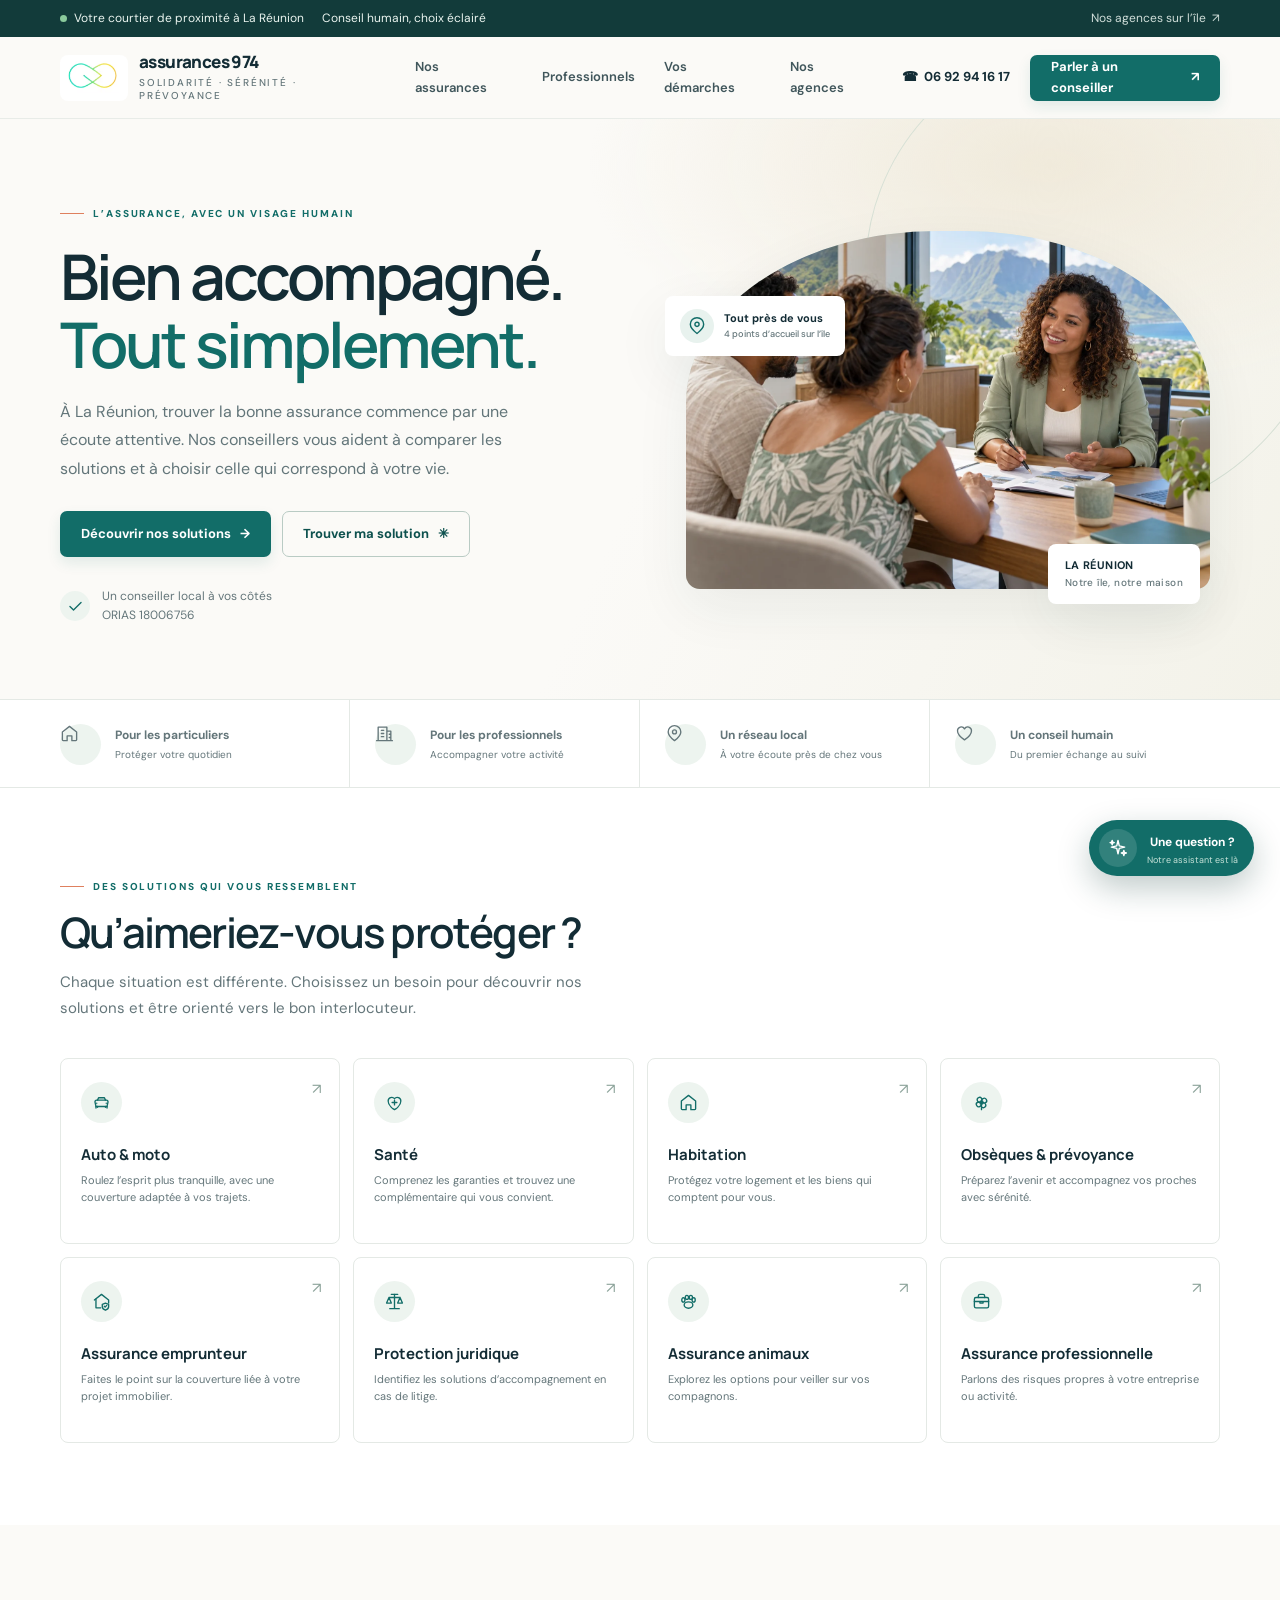
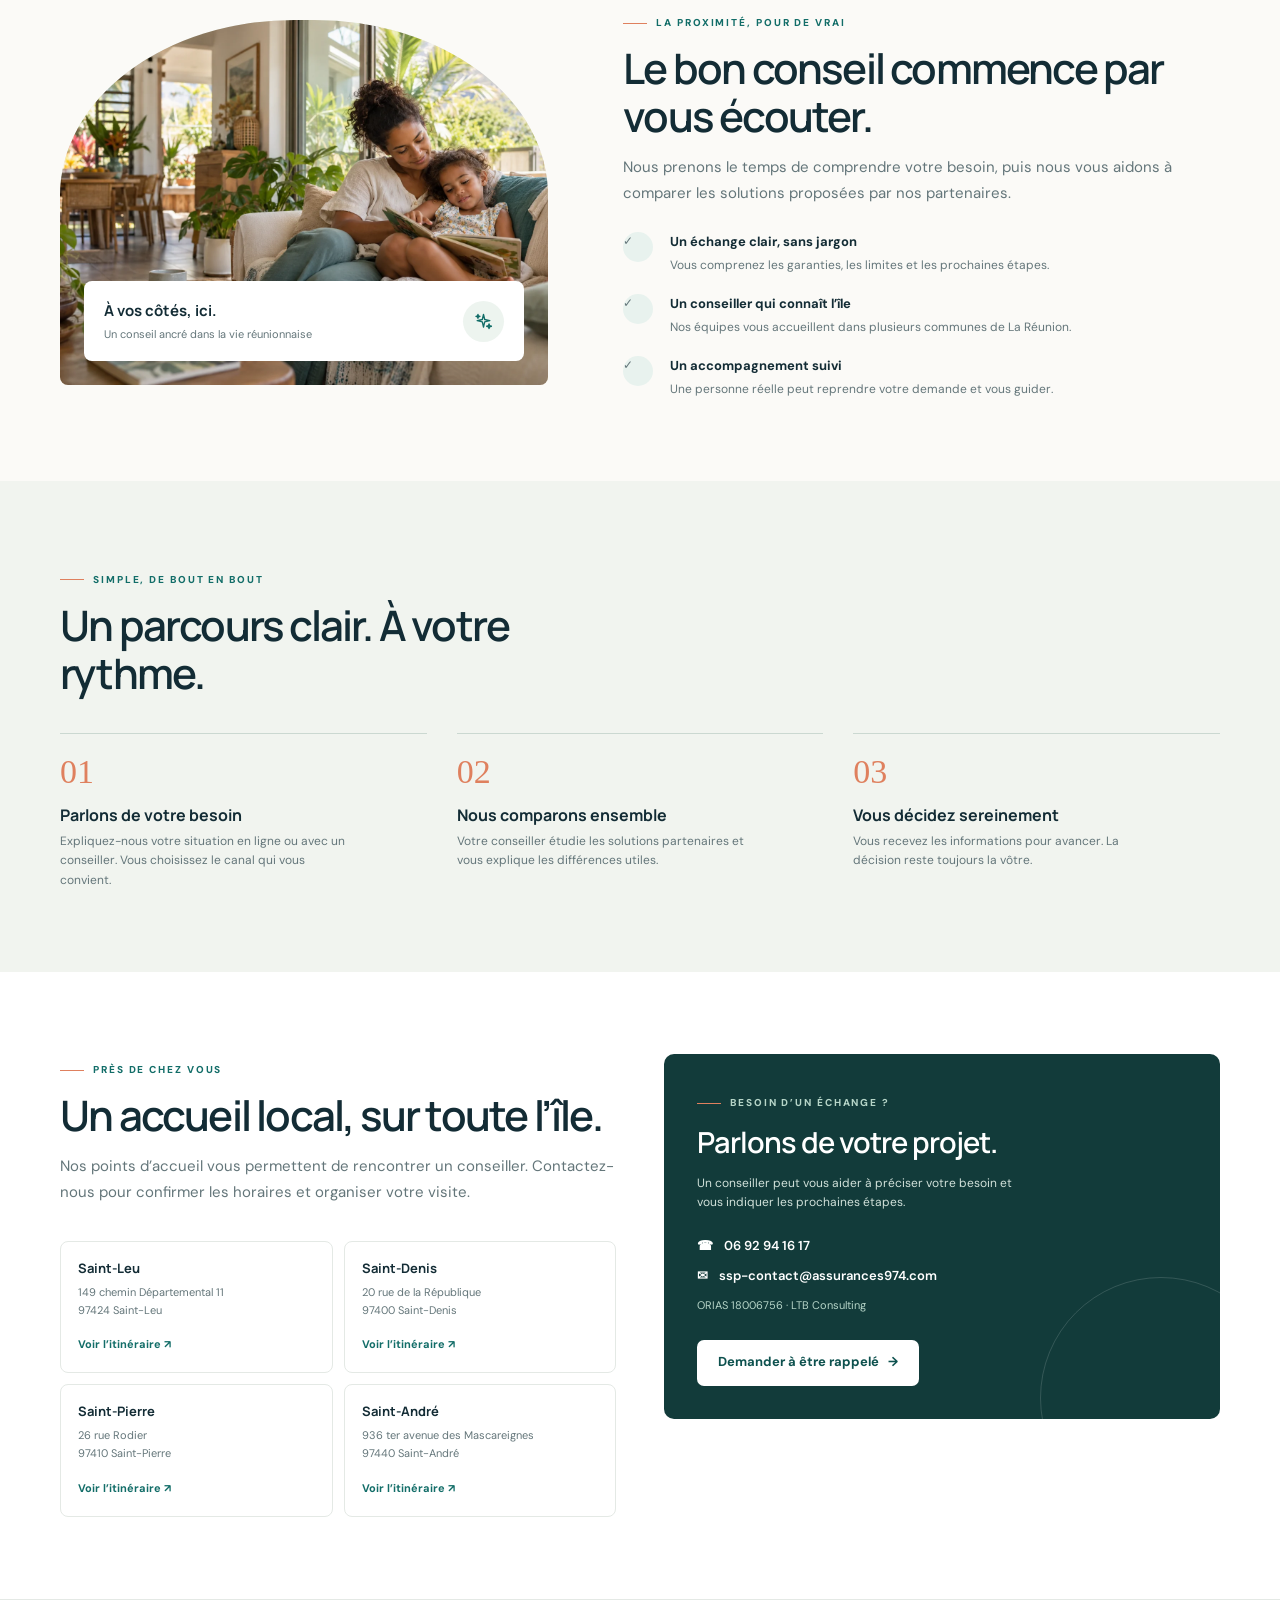
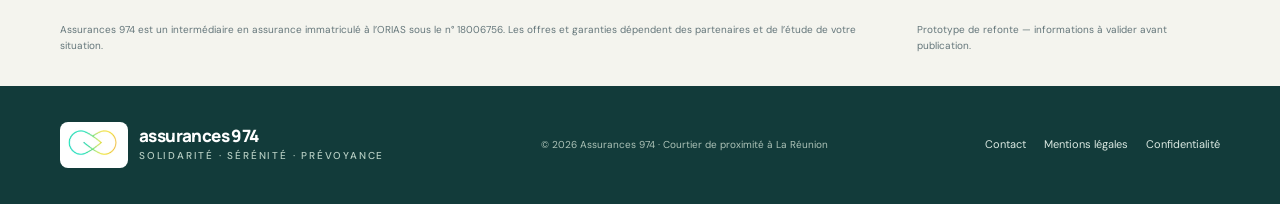
==== index.html @ c4c54196 "first commit" ====
<!doctype html>
<html lang="fr">
<head>
  <meta charset="utf-8">
  <meta name="viewport" content="width=device-width, initial-scale=1">
  <meta name="theme-color" content="#fbfaf7">
  <meta name="description" content="Votre courtier de proximité à La Réunion. Trouvez une assurance adaptée avec Assurances 974.">
  <title>Assurances 974 — Bien accompagné, tout simplement</title>
  <link rel="stylesheet" href="site.css">
</head>
<body>
  <div class="topline"><div class="wrap"><div class="top-left"><span><i class="status-dot"></i>Votre courtier de proximité à La Réunion</span><span>Conseil humain, choix éclairé</span></div><a href="#agences">Nos agences sur l’île&nbsp; ↗</a></div></div>
  <header class="navbar"><div class="wrap nav-inner">
    <a href="#accueil" class="brand" aria-label="Assurances 974, accueil"><span class="brand-mark"><img src="assets/logo-assurances974.png" alt="Logo Assurances 974"></span><span class="brand-name">assurances 974<small>Solidarité · Sérénité · Prévoyance</small></span></a>
    <nav class="navlinks" id="navlinks" aria-label="Navigation principale"><a href="assurances.html">Nos assurances</a><a href="professionnels.html">Professionnels</a><a href="demarches.html">Vos démarches</a><a href="agences.html">Nos agences</a></nav>
    <div class="nav-actions"><a class="phone-link" href="tel:+262692941617">☎ &nbsp;06 92 94 16 17</a><a class="btn btn-primary" href="#contact">Parler à un conseiller <span>↗</span></a><button class="menu-toggle" id="menuToggle" aria-label="Ouvrir le menu" aria-expanded="false"><svg width="23" height="23" viewBox="0 0 24 24" fill="none" stroke="currentColor" stroke-width="1.8"><path d="M4 7h16M4 12h16M4 17h16"/></svg></button></div>
  </div></header>
  <main>
    <section class="hero" id="accueil"><div class="wrap hero-grid"><div>
      <div class="eyebrow">L’assurance, avec un visage humain</div><h1>Bien accompagné.<br><em>Tout simplement.</em></h1>
      <p class="hero-copy">À La Réunion, trouver la bonne assurance commence par une écoute attentive. Nos conseillers vous aident à comparer les solutions et à choisir celle qui correspond à votre vie.</p>
      <div class="hero-actions"><a class="btn btn-primary" href="#solutions">Découvrir nos solutions <span>→</span></a><button class="btn btn-outline" data-open-chat data-chat-action="find">Trouver ma solution <span>✳</span></button></div>
      <div class="trust-note"><span class="quick-icon" style="width:30px;height:30px;flex-basis:30px">✓</span><span>Un conseiller local à vos côtés<br>ORIAS 18006756</span></div>
    </div><div class="hero-art" aria-label="Échange avec une conseillère en assurance à La Réunion"><div class="landscape"><img src="assets/conseil-assurance.webp" alt="Une conseillère accompagne un couple dans son choix d’assurance à La Réunion"></div><div class="float-card"><span class="float-icon">⌖</span><span>Tout près de vous<small>4 points d’accueil sur l’île</small></span></div><div class="art-label">LA RÉUNION <span>Notre île, notre maison</span></div></div></div></section>
    <div class="quick-bar"><div class="wrap quick-inner"><a class="quick-item" href="#solutions"><span class="quick-icon">⌂</span><span><b>Pour les particuliers</b><span>Protéger votre quotidien</span></span></a><a class="quick-item" href="#solutions"><span class="quick-icon">▤</span><span><b>Pour les professionnels</b><span>Accompagner votre activité</span></span></a><a class="quick-item" href="#agences"><span class="quick-icon">⌖</span><span><b>Un réseau local</b><span>À votre écoute près de chez vous</span></span></a><a class="quick-item" href="#contact"><span class="quick-icon">♡</span><span><b>Un conseil humain</b><span>Du premier échange au suivi</span></span></a></div></div>
    <section class="section products" id="solutions"><div class="wrap"><div class="section-head"><div class="eyebrow">Des solutions qui vous ressemblent</div><h2>Qu’aimeriez-vous protéger ?</h2><p>Chaque situation est différente. Choisissez un besoin pour découvrir nos solutions et être orienté vers le bon interlocuteur.</p></div><div class="product-grid">
      <a class="product" href="assurances.html#auto" data-product="Auto & moto"><span class="product-arrow">↗</span><span class="quick-icon">⌁</span><h3>Auto & moto</h3><p>Roulez l’esprit plus tranquille, avec une couverture adaptée à vos trajets.</p></a>
      <a class="product" href="assurances.html#sante" data-product="Santé"><span class="product-arrow">↗</span><span class="quick-icon">＋</span><h3>Santé</h3><p>Comprenez les garanties et trouvez une complémentaire qui vous convient.</p></a>
      <a class="product" href="assurances.html#habitation" data-product="Habitation"><span class="product-arrow">↗</span><span class="quick-icon">⌂</span><h3>Habitation</h3><p>Protégez votre logement et les biens qui comptent pour vous.</p></a>
      <a class="product" href="assurances.html#prevoyance" data-product="Obsèques & prévoyance"><span class="product-arrow">↗</span><span class="quick-icon">✿</span><h3>Obsèques & prévoyance</h3><p>Préparez l’avenir et accompagnez vos proches avec sérénité.</p></a>
      <a class="product" href="assurances.html#emprunteur" data-product="Assurance emprunteur"><span class="product-arrow">↗</span><span class="quick-icon">⌑</span><h3>Assurance emprunteur</h3><p>Faites le point sur la couverture liée à votre projet immobilier.</p></a>
      <a class="product" href="assurances.html#juridique" data-product="Protection juridique"><span class="product-arrow">↗</span><span class="quick-icon">⚖</span><h3>Protection juridique</h3><p>Identifiez les solutions d’accompagnement en cas de litige.</p></a>
      <a class="product" href="assurances.html#animaux" data-product="Assurance animaux"><span class="product-arrow">↗</span><span class="quick-icon">♧</span><h3>Assurance animaux</h3><p>Explorez les options pour veiller sur vos compagnons.</p></a>
      <a class="product" href="professionnels.html" data-product="Assurance professionnelle"><span class="product-arrow">↗</span><span class="quick-icon">▥</span><h3>Assurance professionnelle</h3><p>Parlons des risques propres à votre entreprise ou activité.</p></a>
    </div></div></section>
    <section class="section" id="accompagnement"><div class="wrap split"><div class="why-visual"><img src="assets/famille-maison.webp" alt="Une mère et sa fille dans leur maison réunionnaise" style="position:absolute;width:100%;height:100%;object-fit:cover;inset:0"><div class="why-card"><div><strong>À vos côtés, ici.</strong><small>Un conseil ancré dans la vie réunionnaise</small></div><span class="quick-icon">✳</span></div></div><div><div class="eyebrow">La proximité, pour de vrai</div><div class="section-head" style="margin-bottom:0"><h2>Le bon conseil commence par vous écouter.</h2><p>Nous prenons le temps de comprendre votre besoin, puis nous vous aidons à comparer les solutions proposées par nos partenaires.</p></div><ul class="why-list"><li><span class="check">✓</span><div><b>Un échange clair, sans jargon</b><span>Vous comprenez les garanties, les limites et les prochaines étapes.</span></div></li><li><span class="check">✓</span><div><b>Un conseiller qui connaît l’île</b><span>Nos équipes vous accueillent dans plusieurs communes de La Réunion.</span></div></li><li><span class="check">✓</span><div><b>Un accompagnement suivi</b><span>Une personne réelle peut reprendre votre demande et vous guider.</span></div></li></ul></div></div></section>
    <section class="section steps"><div class="wrap"><div class="section-head"><div class="eyebrow">Simple, de bout en bout</div><h2>Un parcours clair. À votre rythme.</h2></div><div class="steps-grid"><div class="step"><span class="step-num">01</span><h3>Parlons de votre besoin</h3><p>Expliquez-nous votre situation en ligne ou avec un conseiller. Vous choisissez le canal qui vous convient.</p></div><div class="step"><span class="step-num">02</span><h3>Nous comparons ensemble</h3><p>Votre conseiller étudie les solutions partenaires et vous explique les différences utiles.</p></div><div class="step"><span class="step-num">03</span><h3>Vous décidez sereinement</h3><p>Vous recevez les informations pour avancer. La décision reste toujours la vôtre.</p></div></div></div></section>
    <section class="section agency" id="agences"><div class="wrap agency-grid"><div><div class="section-head"><div class="eyebrow">Près de chez vous</div><h2>Un accueil local, sur toute l’île.</h2><p>Nos points d’accueil vous permettent de rencontrer un conseiller. Contactez-nous pour confirmer les horaires et organiser votre visite.</p></div><div class="agency-list"><div class="agency-card"><b>Saint-Leu</b><p>149 chemin Départemental 11<br>97424 Saint-Leu</p><a href="https://maps.google.com/?q=149+Chemin+Departemental+11+Saint-Leu+Reunion" target="_blank" rel="noreferrer">Voir l’itinéraire ↗</a></div><div class="agency-card"><b>Saint-Denis</b><p>20 rue de la République<br>97400 Saint-Denis</p><a href="https://maps.google.com/?q=20+Rue+de+la+Republique+Saint-Denis+Reunion" target="_blank" rel="noreferrer">Voir l’itinéraire ↗</a></div><div class="agency-card"><b>Saint-Pierre</b><p>26 rue Rodier<br>97410 Saint-Pierre</p><a href="https://maps.google.com/?q=26+Rue+Rodier+Saint-Pierre+Reunion" target="_blank" rel="noreferrer">Voir l’itinéraire ↗</a></div><div class="agency-card"><b>Saint-André</b><p>936 ter avenue des Mascareignes<br>97440 Saint-André</p><a href="https://maps.google.com/?q=936+Avenue+des+Mascareignes+Saint-Andre+Reunion" target="_blank" rel="noreferrer">Voir l’itinéraire ↗</a></div></div></div><aside class="contact-card" id="contact"><div class="eyebrow">Besoin d’un échange ?</div><h2>Parlons de votre projet.</h2><p>Un conseiller peut vous aider à préciser votre besoin et vous indiquer les prochaines étapes.</p><div class="contact-links"><a href="tel:+262692941617"><span>☎</span> 06 92 94 16 17</a><a href="mailto:ssp-contact@assurances974.com"><span>✉</span> ssp-contact@assurances974.com</a><span style="font-size:11px;color:#b6d5c8">ORIAS 18006756 · LTB Consulting</span></div><a class="btn btn-white" href="mailto:ssp-contact@assurances974.com?subject=Demande%20de%20rappel">Demander à être rappelé <span>→</span></a></aside></div></section>
    <div class="legal-band"><div class="wrap"><p>Assurances 974 est un intermédiaire en assurance immatriculé à l’ORIAS sous le n° 18006756. Les offres et garanties dépendent des partenaires et de l’étude de votre situation.</p><span>Prototype de refonte — informations à valider avant publication.</span></div></div>
  </main>
  <footer class="footer"><div class="wrap footer-inner"><a class="brand" href="#accueil"><span class="brand-mark"><img src="assets/logo-assurances974.png" alt=""></span><span class="brand-name">assurances 974<small>Solidarité · Sérénité · Prévoyance</small></span></a><p>© <span id="year"></span> Assurances 974 · Courtier de proximité à La Réunion</p><div class="footer-links"><a href="#contact">Contact</a><a href="#">Mentions légales</a><a href="#">Confidentialité</a></div></div></footer>
  <button class="assistant-launch" id="assistantLaunch" aria-label="Ouvrir l’assistant Assurances 974"><span class="bot-badge">✳</span><span><b>Une question ?</b><small>Notre assistant est là</small></span></button>
  <section class="chat-panel" id="chatPanel" aria-label="Assistant Assurances 974" aria-hidden="true"><header class="chat-head"><div class="chat-brand"><span class="bot-badge">✳</span><span><b>Assistant Assurances 974</b><small>Assistant de démonstration</small></span></div><button class="chat-close" id="chatClose" aria-label="Fermer l’assistant">✕</button></header><div class="chat-privacy">Démo locale · Ne saisissez aucune donnée personnelle ou sensible.</div><div class="chat-body" id="chatBody" aria-live="polite"></div><form class="chat-form" id="chatForm"><input id="chatInput" type="text" placeholder="Écrivez votre question…" aria-label="Votre question" autocomplete="off"><button aria-label="Envoyer"><svg width="18" height="18" viewBox="0 0 24 24" fill="none" stroke="currentColor" stroke-width="2"><path d="m22 2-7 20-4-9-9-4Z"/><path d="M22 2 11 13"/></svg></button></form><div class="chat-disclaimer">L’assistant informe et oriente. Il ne recommande pas de contrat et ne remplace pas un conseiller.</div></section>
  <script src="app.js"></script>
</body>
</html>
---- site.css ----
@import url('https://fonts.googleapis.com/css2?family=DM+Sans:wght@400;500;600;700&family=Manrope:wght@400;500;600;700;800&display=swap');
    :root{--ink:#132c35;--muted:#64767a;--teal:#126d68;--teal-dark:#0d514e;--mint:#e8f2ee;--coral:#df805e;--cream:#fbfaf7;--line:#e4e9e5;--white:#fff;--shadow:0 18px 55px #163c3512;--serif:Georgia,'Times New Roman',serif;--sans:'DM Sans',Arial,sans-serif;--display:'Manrope','DM Sans',sans-serif}
    *{box-sizing:border-box}html{scroll-behavior:smooth}body{margin:0;background:var(--cream);color:var(--ink);font-family:var(--sans);font-size:15px;line-height:1.6}button,a,input,select,textarea{font:inherit}a{color:inherit;text-decoration:none}button{cursor:pointer}button:focus-visible,a:focus-visible,input:focus-visible,select:focus-visible,textarea:focus-visible{outline:3px solid #df805e88;outline-offset:3px}.wrap{width:min(1160px,calc(100% - 48px));margin:auto}.topline{background:#123b3a;color:#eaf4ef;font-size:12px}.topline .wrap{height:37px;display:flex;align-items:center;justify-content:space-between}.top-left{display:flex;gap:18px;align-items:center}.status-dot{width:7px;height:7px;display:inline-block;background:#8aca9c;border-radius:50%;margin-right:7px}.topline a{opacity:.88}.navbar{height:82px;border-bottom:1px solid #e8ece8;background:#fbfaf7ee;position:sticky;top:0;z-index:10;backdrop-filter:blur(14px)}.nav-inner{height:100%;display:flex;align-items:center;justify-content:space-between;gap:32px}.brand{display:flex;align-items:center;gap:11px;min-width:190px}.brand-mark{width:42px;height:42px;border-radius:14px 14px 14px 4px;background:var(--teal);display:grid;place-items:center;color:white}.brand-name{font:800 17px var(--display);letter-spacing:-.6px;line-height:1.1}.brand-name small{display:block;font:500 10px var(--sans);color:var(--muted);letter-spacing:1.8px;text-transform:uppercase;margin-top:4px}.navlinks{display:flex;gap:29px;align-items:center;color:#40565b;font-size:13px;font-weight:600}.navlinks a:hover{color:var(--teal)}.nav-actions{display:flex;align-items:center;gap:20px}.phone-link{font-weight:700;font-size:13px;white-space:nowrap}.btn{display:inline-flex;align-items:center;justify-content:center;gap:9px;min-height:46px;border:1px solid transparent;padding:0 20px;border-radius:7px;font-size:13px;font-weight:700;transition:.2s}.btn-primary{background:var(--teal);color:white;box-shadow:0 6px 14px #126d681c}.btn-primary:hover{background:var(--teal-dark);transform:translateY(-1px)}.btn-outline{background:transparent;border-color:#b9cbc4;color:var(--teal-dark)}.btn-outline:hover{border-color:var(--teal);background:var(--mint)}.btn-white{background:white;color:var(--teal-dark)}.menu-toggle{display:none;border:0;background:none;color:var(--ink);padding:8px}
    .hero{position:relative;overflow:hidden;padding:78px 0 74px;background:radial-gradient(ellipse at 82% 8%,#f0eadb 0,transparent 31%),linear-gradient(115deg,#fbfaf7 52%,#f3f2e9 100%)}.hero:after{content:"";position:absolute;right:-60px;top:-80px;width:470px;height:470px;border:1px solid #d8e1d6;border-radius:51% 49% 57% 43%;transform:rotate(-24deg);pointer-events:none}.hero-grid{display:grid;grid-template-columns:1.02fr .98fr;gap:42px;align-items:center;position:relative;z-index:1}.eyebrow{display:inline-flex;align-items:center;gap:9px;color:var(--teal);text-transform:uppercase;letter-spacing:1.9px;font-size:10px;font-weight:800}.eyebrow:before{content:"";width:24px;height:1px;background:var(--coral)}h1,h2,h3,p{margin-top:0}h1{font:600 clamp(40px,5vw,63px)/1.08 var(--display);letter-spacing:-3px;margin:20px 0}.hero h1 em{font-family:var(--serif);font-weight:400;color:var(--teal);letter-spacing:-2px}.hero-copy{max-width:480px;color:#627579;font-size:16px;line-height:1.8;margin-bottom:27px}.hero-actions{display:flex;gap:11px;flex-wrap:wrap}.trust-note{display:flex;align-items:center;gap:12px;margin-top:30px;font-size:12px;color:var(--muted)}.avatars{display:flex;padding-left:4px}.avatar{margin-left:-4px;width:26px;height:26px;border:2px solid var(--cream);border-radius:50%;display:grid;place-items:center;background:#e7cbb6;color:#45504d;font-size:9px;font-weight:700}.avatar:nth-child(2){background:#c7ded2}.avatar:nth-child(3){background:#e5bdaf}.avatar:nth-child(4){background:#d4d7eb}.stars{color:#d29b52;letter-spacing:1px}.hero-art{position:relative;min-height:385px}.landscape{position:absolute;inset:12px 10px 15px 14px;overflow:hidden;border-radius:48% 47% 14px 14px;background:linear-gradient(180deg,#ddebe4,#b7d1c2 55%,#8aa99a);box-shadow:var(--shadow)}.sun{position:absolute;width:95px;height:95px;border-radius:50%;background:#f5d9a8;right:21%;top:17%;box-shadow:0 0 50px #f5d9a877}.ridge{position:absolute;bottom:0;left:-8%;width:118%;height:57%;background:#4d7870;clip-path:polygon(0 100%,0 74%,11% 64%,24% 20%,33% 45%,47% 5%,62% 46%,73% 26%,89% 63%,100% 49%,100% 100%)}.ridge.back{bottom:14%;height:46%;background:#90b5a4;opacity:.82;clip-path:polygon(0 100%,0 74%,18% 55%,28% 8%,42% 44%,58% 24%,72% 63%,83% 35%,100% 57%,100% 100%)}.sea{position:absolute;bottom:0;width:100%;height:26%;background:linear-gradient(180deg,#91b9af,#719d97);clip-path:polygon(0 20%,20% 0,41% 16%,62% 2%,83% 18%,100% 4%,100% 100%,0 100%)}.path-line{position:absolute;bottom:8%;left:47%;height:27%;width:10%;background:#e8ddc7;clip-path:polygon(48% 0,60% 0,100% 100%,0 100%);opacity:.85}.art-label{position:absolute;right:20px;bottom:0;background:white;padding:13px 17px;border-radius:8px;box-shadow:var(--shadow);font-size:11px;font-weight:700;letter-spacing:.4px}.art-label span{color:var(--muted);font-weight:500;display:block;font-size:10px}.float-card{position:absolute;top:20%;left:-7px;background:white;padding:13px 15px;border-radius:8px;box-shadow:var(--shadow);font-size:11px;font-weight:700;display:flex;align-items:center;gap:10px}.float-icon{width:34px;height:34px;display:grid;place-items:center;border-radius:50%;background:var(--mint);color:var(--teal)}.float-card small{display:block;color:var(--muted);font-weight:500}
    .quick-bar{background:white;border-block:1px solid var(--line)}.quick-inner{display:grid;grid-template-columns:repeat(4,1fr)}.quick-item{padding:22px 25px;display:flex;align-items:center;gap:14px;border-right:1px solid var(--line)}.quick-item:first-child{padding-left:0}.quick-item:last-child{border:0}.quick-icon{width:41px;height:41px;flex:0 0 41px;display:grid;place-items:center;background:#edf4ef;color:var(--teal);border-radius:50%}.quick-item b{font-size:12px;display:block}.quick-item span{display:block;font-size:10px;color:var(--muted);margin-top:2px}
    section{scroll-margin-top:90px}.section{padding:82px 0}.section-head{max-width:590px;margin-bottom:36px}.section-head h2{font:600 clamp(29px,3.5vw,42px)/1.15 var(--display);letter-spacing:-1.8px;margin:13px 0}.section-head p{color:var(--muted);line-height:1.75;margin:0}.products{background:#fff}.product-grid{display:grid;grid-template-columns:repeat(4,1fr);gap:13px}.product{min-height:186px;padding:23px 20px;border:1px solid var(--line);border-radius:8px;background:#fff;transition:.2s;position:relative}.product:hover{border-color:#a7c9bb;transform:translateY(-3px);box-shadow:var(--shadow)}.product .quick-icon{margin-bottom:21px}.product h3{font:700 15px var(--display);margin-bottom:7px}.product p{color:var(--muted);font-size:11px;line-height:1.6;margin:0}.product-arrow{position:absolute;right:18px;top:18px;color:#8ca39a}.split{display:grid;grid-template-columns:.9fr 1.1fr;gap:75px;align-items:center}.why-visual{min-height:365px;background:linear-gradient(155deg,#e7efe6,#f4e7d4);border-radius:48% 48% 8px 8px;position:relative;overflow:hidden}.why-visual:before{content:"974";position:absolute;right:0;bottom:-55px;font:800 180px var(--display);color:#ffffff66;letter-spacing:-20px}.why-card{position:absolute;bottom:24px;left:24px;right:24px;background:white;border-radius:8px;padding:18px 20px;display:flex;justify-content:space-between;align-items:center;box-shadow:var(--shadow)}.why-card strong{font:700 15px var(--display)}.why-card small{display:block;color:var(--muted);font-size:11px;margin-top:3px}.why-list{margin:26px 0 0;padding:0;list-style:none;display:grid;gap:19px}.why-list li{display:grid;grid-template-columns:34px 1fr;gap:13px;align-items:start}.check{width:30px;height:30px;display:grid;place-items:center;border-radius:50%;background:var(--mint);color:var(--teal)}.why-list b{display:block;font-size:13px;margin-bottom:3px}.why-list span{display:block;color:var(--muted);font-size:12px;line-height:1.6}.steps{background:#f1f4ef}.steps-grid{display:grid;grid-template-columns:repeat(3,1fr);gap:30px}.step{padding-top:19px;border-top:1px solid #cbd8d1}.step-num{font:400 34px var(--serif);color:var(--coral)}.step h3{font:700 16px var(--display);margin:13px 0 6px}.step p{font-size:12px;color:var(--muted);max-width:290px;margin:0}.agency{background:#fff}.agency-grid{display:grid;grid-template-columns:1fr 1fr;gap:48px;align-items:start}.agency-list{display:grid;grid-template-columns:1fr 1fr;gap:11px}.agency-card{border:1px solid var(--line);border-radius:8px;padding:17px}.agency-card b{font:700 13px var(--display);display:block}.agency-card p{font-size:11px;color:var(--muted);margin:7px 0 12px;line-height:1.6}.agency-card a{font-size:11px;font-weight:700;color:var(--teal)}.contact-card{background:#123b3a;color:white;border-radius:10px;padding:33px;position:relative;overflow:hidden}.contact-card:after{content:"";position:absolute;right:-62px;bottom:-100px;width:240px;height:240px;border:1px solid #ffffff25;border-radius:50%}.contact-card .eyebrow{color:#b6d5c8}.contact-card h2{font:600 29px/1.2 var(--display);letter-spacing:-1px;margin:14px 0}.contact-card p{color:#d1e1da;font-size:12px;max-width:330px}.contact-links{display:grid;gap:10px;margin:23px 0 25px;position:relative;z-index:1}.contact-links a{display:flex;align-items:center;gap:11px;font-size:13px;font-weight:600}.contact-card .btn{position:relative;z-index:1}.legal-band{padding:22px 0;background:#f4f4ee;border-top:1px solid var(--line);font-size:10px;color:#64767a}.legal-band .wrap{display:flex;justify-content:space-between;gap:25px}.footer{padding:36px 0;background:#123b3a;color:#dbe9e2}.footer-inner{display:flex;align-items:center;justify-content:space-between;gap:25px}.footer .brand-name{color:white}.footer .brand-name small{color:#b7cec3}.footer p{margin:0;color:#adc3b8;font-size:10px}.footer-links{display:flex;gap:18px;font-size:11px}
    /* Assistant conversation */
    .assistant-launch{position:fixed;bottom:24px;right:26px;z-index:30;border:0;border-radius:100px;padding:9px 16px 9px 10px;background:var(--teal);color:white;display:flex;align-items:center;gap:10px;box-shadow:0 12px 32px #123b3a44;transition:.2s}.assistant-launch:hover{background:var(--teal-dark);transform:translateY(-2px)}.bot-badge{width:38px;height:38px;border-radius:50%;display:grid;place-items:center;background:#ffffff22}.assistant-launch b{font-size:12px}.assistant-launch small{display:block;font-size:9px;color:#c6e2d8}.chat-panel{position:fixed;z-index:31;right:24px;bottom:88px;width:min(380px,calc(100vw - 28px));height:min(570px,calc(100dvh - 125px));background:white;border:1px solid #dce5df;border-radius:13px;box-shadow:0 20px 70px #0d292333;display:none;flex-direction:column;overflow:hidden}.chat-panel.open{display:flex;animation:rise .18s ease-out}@keyframes rise{from{opacity:0;transform:translateY(10px)}to{opacity:1;transform:translateY(0)}}.chat-head{padding:16px 17px;background:#123b3a;color:white;display:flex;justify-content:space-between;align-items:center}.chat-brand{display:flex;align-items:center;gap:11px}.chat-brand .bot-badge{background:#ffffff20}.chat-brand b{display:block;font-size:13px}.chat-brand small{display:block;color:#b5d4c8;font-size:10px}.chat-close{border:0;background:transparent;color:white;padding:7px}.chat-privacy{font-size:9px;color:#d9e6df;background:#1a4744;padding:8px 17px}.chat-body{flex:1;overflow:auto;padding:17px;background:#fbfcfa;display:flex;flex-direction:column;gap:11px}.msg{max-width:88%;padding:11px 12px;border-radius:10px;font-size:12px;line-height:1.55;white-space:pre-wrap}.msg.bot{background:white;border:1px solid #e6ebe7;border-top-left-radius:3px;align-self:flex-start}.msg.user{background:#e4f0ea;align-self:flex-end;border-top-right-radius:3px}.quick-replies{display:flex;flex-wrap:wrap;gap:7px;align-self:flex-start;max-width:95%}.quick-replies button{background:white;border:1px solid #a9c8ba;color:#155f59;padding:7px 10px;border-radius:20px;font-size:10px;font-weight:700}.quick-replies button:hover{background:var(--mint)}.typing{font-size:10px;color:var(--muted);padding-left:4px}.chat-form{padding:11px;border-top:1px solid var(--line);display:flex;gap:8px}.chat-form input{flex:1;min-width:0;border:1px solid var(--line);border-radius:7px;padding:10px 11px;font-size:12px}.chat-form button{width:40px;border:0;border-radius:7px;background:var(--teal);color:white}.chat-disclaimer{font-size:9px;color:var(--muted);padding:0 13px 10px;background:white}.lead-form{display:grid;gap:8px;width:100%;margin-top:5px}.lead-form input,.lead-form select{border:1px solid var(--line);border-radius:6px;padding:9px;font-size:11px;background:white}.lead-form button{border:0;border-radius:6px;background:var(--teal);color:white;padding:10px;font-weight:700;font-size:11px}.lead-success{color:var(--teal-dark);font-weight:700}
    .brand-mark{width:68px;flex:0 0 68px;height:46px;background:#fff;border-radius:8px;overflow:hidden}.brand-mark img{display:block;width:100%;height:100%;object-fit:contain;mix-blend-mode:multiply}.landscape{background:#dbe8df}.landscape img{position:absolute;inset:0;width:100%;height:100%;object-fit:cover;object-position:center}.inner-hero{padding:62px 0 54px;background:linear-gradient(115deg,#fbfaf7 48%,#eaf1e9 100%)}.inner-hero h1{max-width:780px;font-size:clamp(38px,5vw,58px)}.inner-hero p{max-width:640px;color:var(--muted);font-size:15px;line-height:1.8}.inner-hero-grid{display:grid;grid-template-columns:1.1fr .9fr;gap:35px;align-items:center}.inner-hero-img{height:290px;width:100%;object-fit:cover;border-radius:44% 44% 8px 8px;box-shadow:var(--shadow)}.detail-list{display:grid;grid-template-columns:repeat(2,1fr);gap:16px}.detail-card{padding:23px;border:1px solid var(--line);border-radius:8px;background:white;scroll-margin-top:95px}.detail-card h3{font:700 18px var(--display);margin:12px 0 7px}.detail-card p{font-size:12px;color:var(--muted);line-height:1.7}.detail-card a{font-size:11px;font-weight:700;color:var(--teal)}.photo-panel{overflow:hidden;border-radius:9px;min-height:275px;position:relative}.photo-panel img{position:absolute;inset:0;width:100%;height:100%;object-fit:cover}.photo-panel:after{content:"";position:absolute;inset:40% 0 0;background:linear-gradient(transparent,#102f2cbb)}.photo-caption{position:absolute;z-index:1;bottom:20px;left:22px;color:white;font:600 18px var(--display)}.demo-note{padding:14px 17px;background:#f4f2e9;border-left:3px solid var(--coral);font-size:11px;color:#53676b;line-height:1.7}.agency-map{background:linear-gradient(140deg,#e3eee7,#d3e3dd);min-height:300px;border-radius:10px;position:relative;overflow:hidden}.agency-map:before,.agency-map:after{content:"";position:absolute;width:380px;height:200px;border:1px solid #aac8ba;border-radius:50%;transform:rotate(-22deg);left:18%;top:10%}.agency-map:after{width:290px;height:150px;left:33%;top:30%;transform:rotate(18deg)}.agency-pin{position:absolute;z-index:1;padding:6px 9px;border:1px solid #b4cbc0;border-radius:6px;background:white;font-size:10px;font-weight:700;color:var(--teal-dark);box-shadow:var(--shadow)}.agency-pin.north{top:18%;left:58%}.agency-pin.west{top:48%;left:23%}.agency-pin.south{bottom:17%;left:48%}.agency-pin.east{top:50%;right:12%}.form-grid{display:grid;grid-template-columns:1fr 1fr;gap:14px}.form-grid label{font-size:11px;font-weight:700;display:grid;gap:6px}.form-grid input,.form-grid select,.form-grid textarea{width:100%;border:1px solid var(--line);border-radius:6px;padding:11px;background:white;color:var(--ink)}.form-grid .wide{grid-column:1/-1}
    @media(max-width:950px){.navlinks{gap:16px}.phone-link{display:none}.hero-grid{gap:20px}.quick-item{padding:18px 15px}.product-grid{grid-template-columns:repeat(2,1fr)}.split{gap:42px}.agency-grid{gap:25px}}
    @media(max-width:850px){.navbar .nav-inner{gap:10px}.navbar .brand{min-width:0}.navbar .nav-actions{margin-left:auto}.navbar .nav-actions>.btn{white-space:nowrap;min-height:39px;padding:0 12px;font-size:11px}.navbar .menu-toggle{display:block}.navbar .navlinks{display:none;position:absolute;top:81px;left:0;right:0;padding:12px 22px 20px;background:var(--cream);border-bottom:1px solid var(--line);box-shadow:0 10px 20px #163c3510;flex-direction:column;align-items:stretch;gap:0}.navbar .navlinks.open{display:flex}.navbar .navlinks a{padding:12px 0;border-bottom:1px solid var(--line)}.quick-inner{grid-template-columns:repeat(2,1fr)}.quick-item{border-bottom:1px solid var(--line)}.quick-item:nth-child(2){border-right:0}.quick-item:nth-child(3),.quick-item:nth-child(4){border-bottom:0}}
    @media(max-width:700px){.wrap{width:min(100% - 34px,560px)}.topline .wrap{height:34px}.topline .top-left span:last-child{display:none}.navbar{height:68px}.nav-inner{gap:10px}.brand{min-width:0}.brand-mark{width:54px;flex-basis:54px;height:39px}.brand-name{font-size:15px}.nav-actions .btn{min-height:39px;padding:0 12px;font-size:11px}.menu-toggle{display:block}.navlinks{display:none;position:absolute;top:67px;left:0;right:0;padding:12px 22px 20px;background:var(--cream);border-bottom:1px solid var(--line);box-shadow:0 10px 20px #163c3510;flex-direction:column;align-items:stretch;gap:0}.navlinks.open{display:flex}.navlinks a{padding:12px 0;border-bottom:1px solid var(--line)}.hero{padding:50px 0 40px}.hero-grid{grid-template-columns:1fr;gap:15px}.hero h1{font-size:44px;letter-spacing:-2.3px;margin:16px 0}.hero-copy{font-size:14px;margin-bottom:20px}.hero-art{min-height:275px;margin:0 6px}.landscape{inset:5px 8px 8px}.float-card{top:18%;left:-8px}.quick-inner{grid-template-columns:1fr 1fr}.quick-item{padding:14px 9px;border-bottom:1px solid var(--line);gap:9px}.quick-item:first-child{padding-left:9px}.quick-item:nth-child(2){border-right:0}.quick-item:nth-child(3){border-bottom:0}.quick-item:last-child{border-bottom:0}.quick-icon{width:35px;height:35px;flex-basis:35px}.quick-item b{font-size:10px}.quick-item span{font-size:9px}.section{padding:58px 0}.section-head{margin-bottom:25px}.section-head h2{font-size:31px}.product-grid{gap:9px}.product{min-height:170px;padding:17px 14px}.product h3{font-size:13px}.product p{font-size:10px}.product .quick-icon{margin-bottom:15px}.split{grid-template-columns:1fr;gap:29px}.why-visual{min-height:240px}.why-card{bottom:15px;left:14px;right:14px;padding:13px}.why-list{gap:14px;margin-top:21px}.steps-grid{grid-template-columns:1fr;gap:22px}.step{padding-top:13px}.agency-grid{grid-template-columns:1fr;gap:22px}.agency-list{gap:8px}.agency-card{padding:13px}.contact-card{padding:26px}.legal-band .wrap{display:block}.legal-band p{margin:0 0 8px}.footer-inner{align-items:flex-start;flex-direction:column}.footer-links{flex-wrap:wrap}.assistant-launch{right:13px;bottom:13px;padding:7px 12px 7px 8px}.chat-panel{right:10px;bottom:76px;height:min(570px,calc(100dvh - 95px))}.inner-hero{padding:42px 0}.inner-hero-grid{grid-template-columns:1fr;gap:20px}.inner-hero-img{height:235px}.inner-hero h1{font-size:41px}.detail-list{grid-template-columns:1fr}.form-grid{grid-template-columns:1fr}.form-grid .wide{grid-column:auto}.agency-map{min-height:250px}}
    @media(prefers-reduced-motion:reduce){*,*:before,*:after{scroll-behavior:auto!important;animation-duration:.01ms!important;transition-duration:.01ms!important}}
    .hero h1 em{font-family:var(--display);font-style:normal;font-weight:600;color:var(--teal);letter-spacing:-3px}
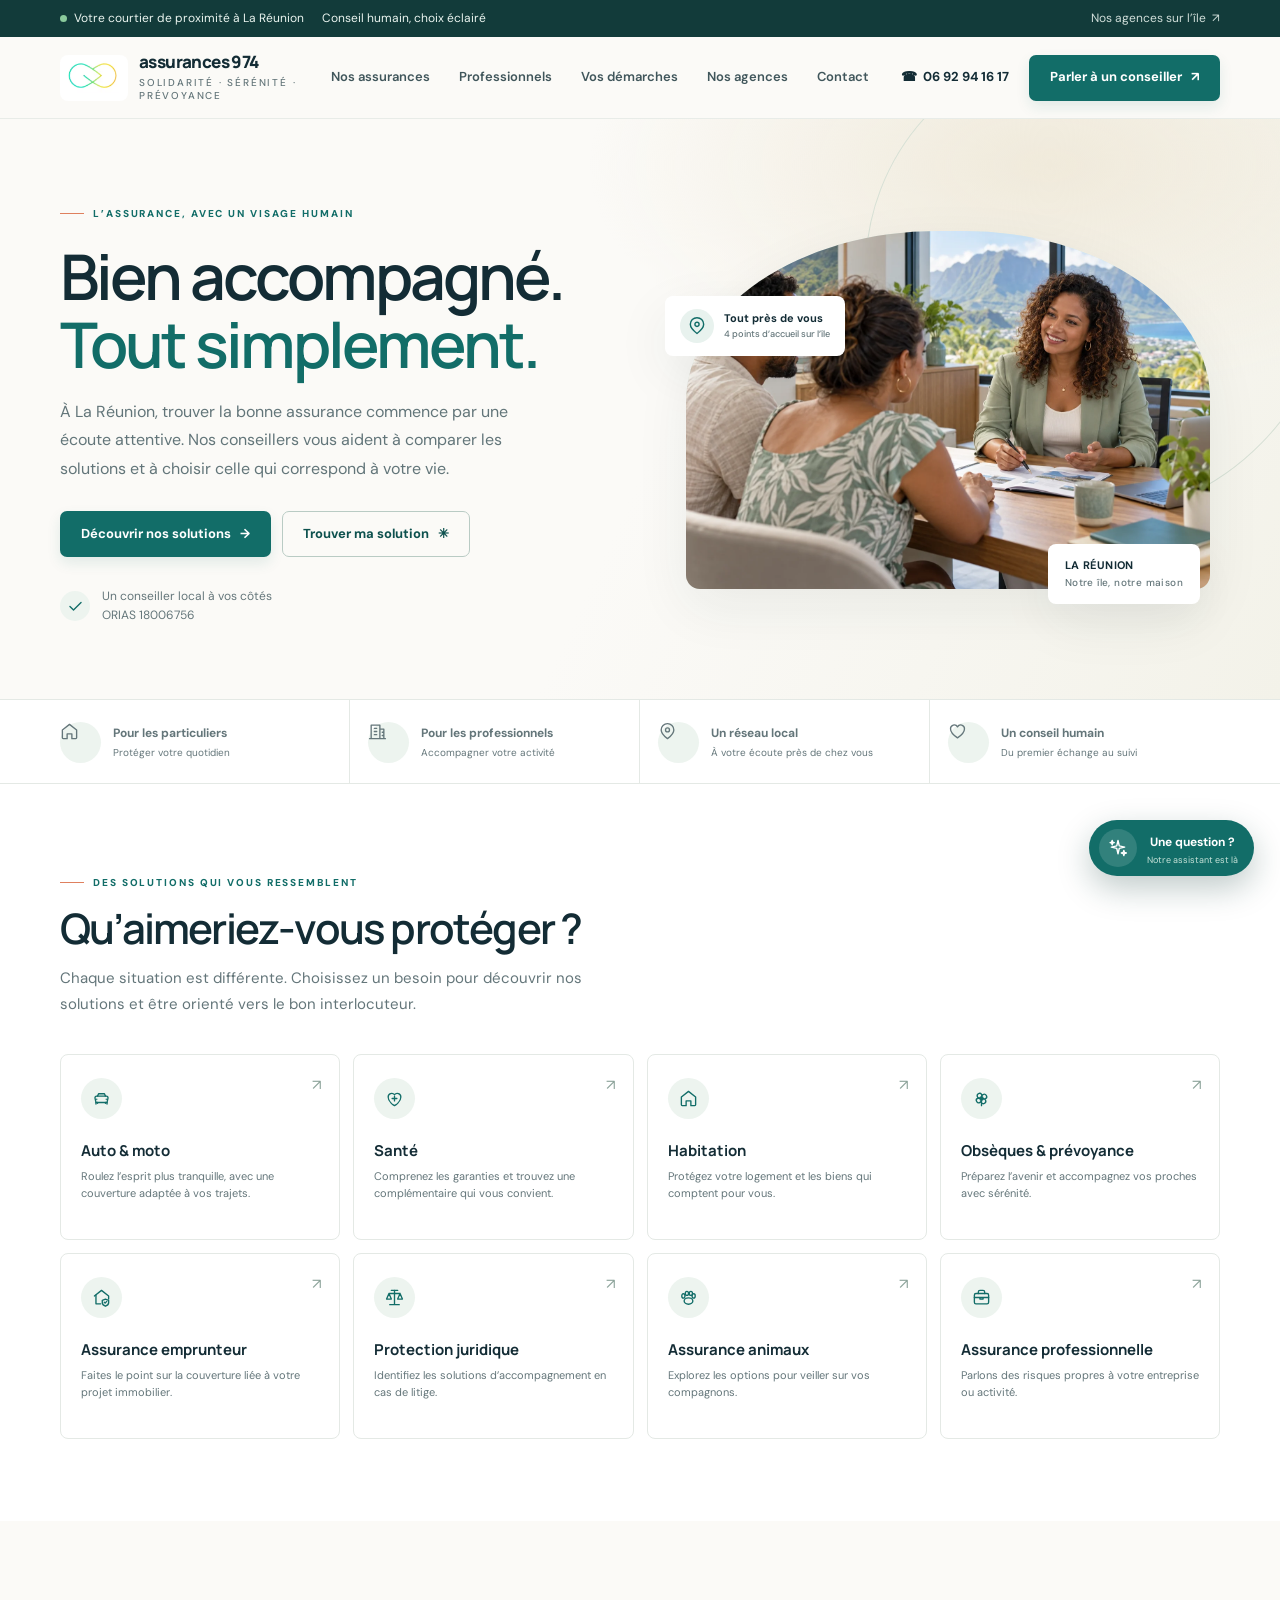
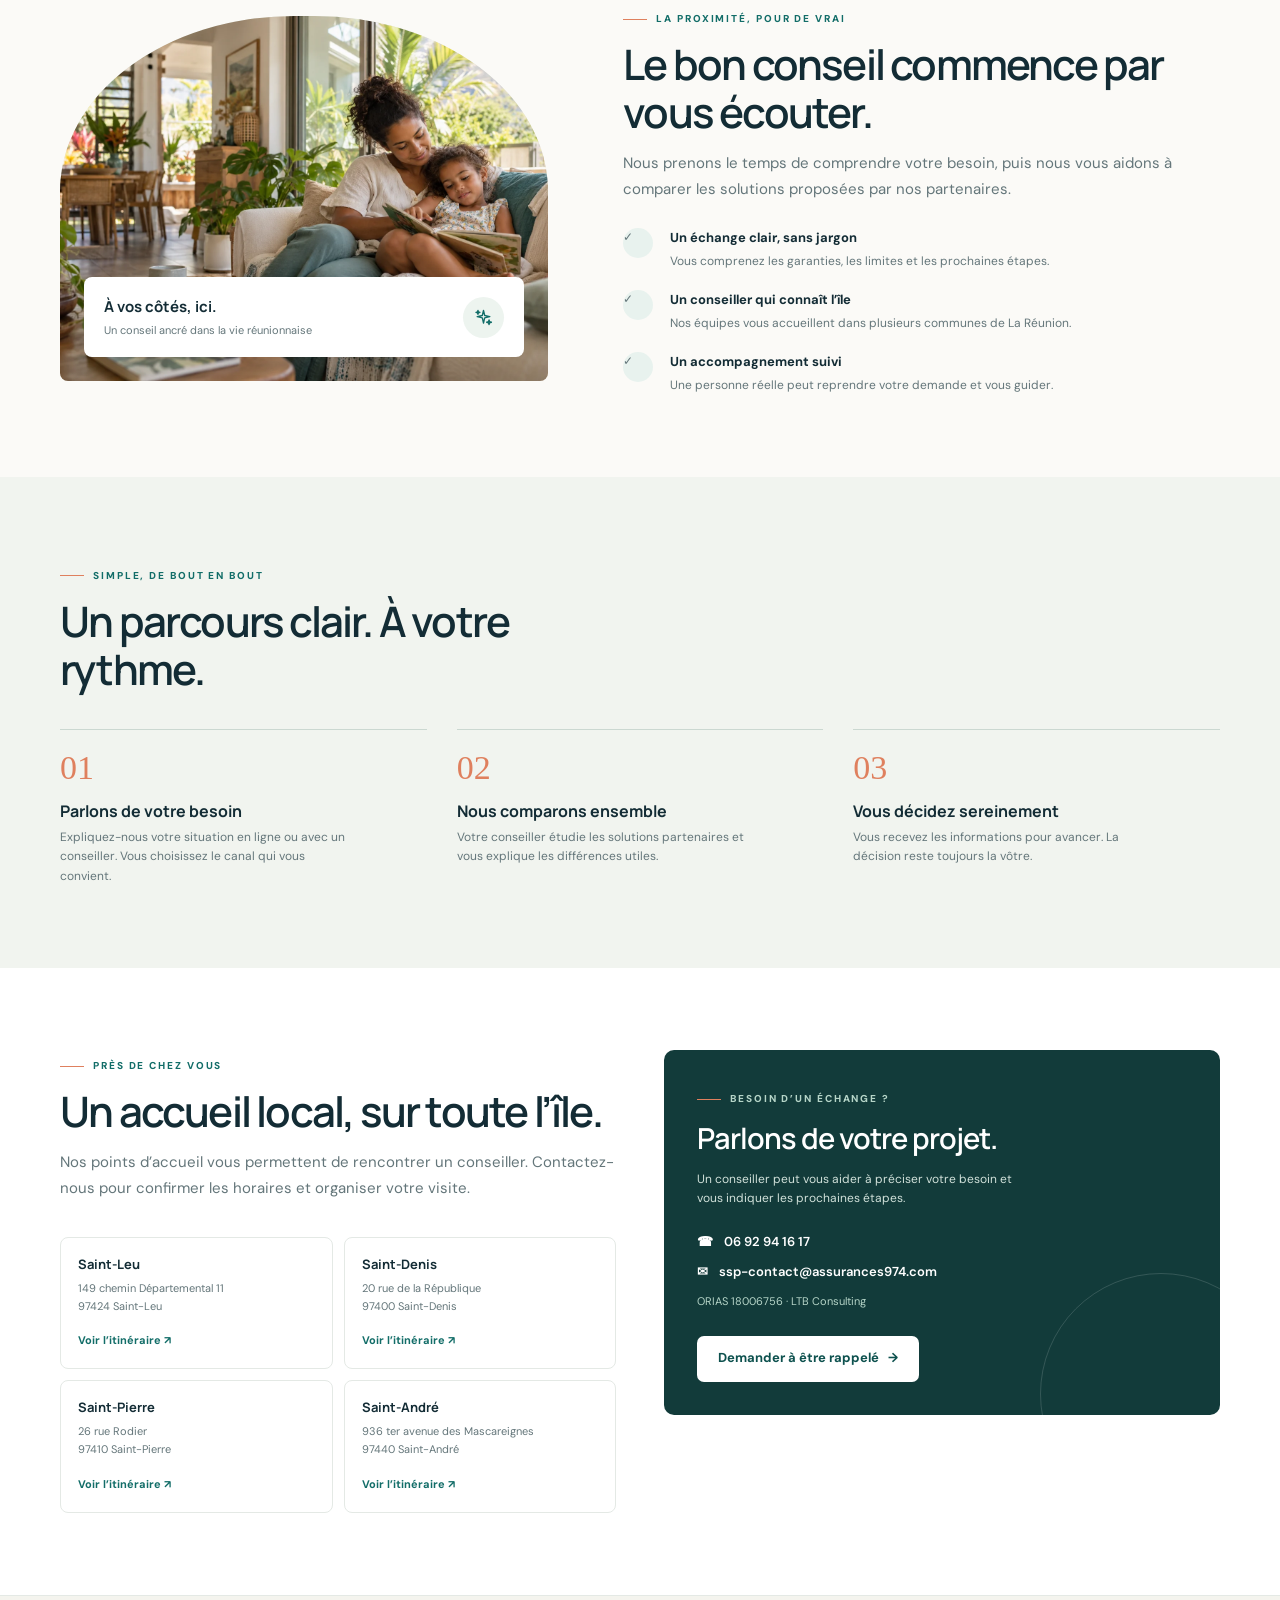
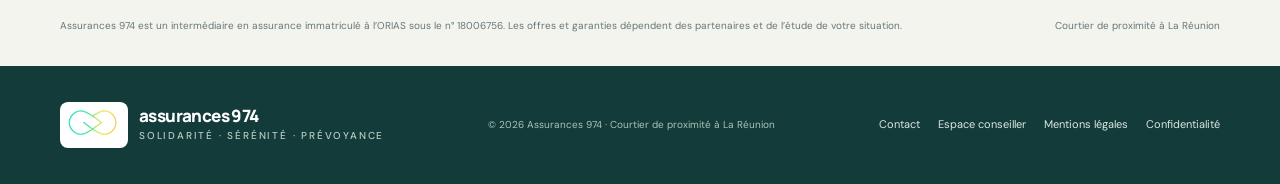
==== commit d72f2bb8: "3 st commit" ====
--- a/index.html
+++ b/index.html
@@ -9,10 +9,18 @@
   <link rel="stylesheet" href="site.css">
 </head>
 <body>
+  <div class="welcome-loader" id="welcomeLoader" role="status" aria-live="polite">
+    <div class="welcome-loader-card">
+      <span class="welcome-loader-logo"><img src="assets/logo-assurances974.png" alt="Logo Assurances 974"></span>
+      <p class="welcome-loader-kicker">ASSURANCES 974</p>
+      <p class="welcome-loader-message">Bienvenue, nous sommes heureux de vous accueillir.</p>
+      <span class="welcome-loader-progress" aria-hidden="true"><i></i></span>
+    </div>
+  </div>
   <div class="topline"><div class="wrap"><div class="top-left"><span><i class="status-dot"></i>Votre courtier de proximité à La Réunion</span><span>Conseil humain, choix éclairé</span></div><a href="#agences">Nos agences sur l’île&nbsp; ↗</a></div></div>
   <header class="navbar"><div class="wrap nav-inner">
     <a href="#accueil" class="brand" aria-label="Assurances 974, accueil"><span class="brand-mark"><img src="assets/logo-assurances974.png" alt="Logo Assurances 974"></span><span class="brand-name">assurances 974<small>Solidarité · Sérénité · Prévoyance</small></span></a>
-    <nav class="navlinks" id="navlinks" aria-label="Navigation principale"><a href="assurances.html">Nos assurances</a><a href="professionnels.html">Professionnels</a><a href="demarches.html">Vos démarches</a><a href="agences.html">Nos agences</a></nav>
+    <nav class="navlinks" id="navlinks" aria-label="Navigation principale"><a href="assurances.html">Nos assurances</a><a href="professionnels.html">Professionnels</a><a href="demarches.html">Vos démarches</a><a href="agences.html">Nos agences</a><a href="contact.html">Contact</a></nav>
     <div class="nav-actions"><a class="phone-link" href="tel:+262692941617">☎ &nbsp;06 92 94 16 17</a><a class="btn btn-primary" href="#contact">Parler à un conseiller <span>↗</span></a><button class="menu-toggle" id="menuToggle" aria-label="Ouvrir le menu" aria-expanded="false"><svg width="23" height="23" viewBox="0 0 24 24" fill="none" stroke="currentColor" stroke-width="1.8"><path d="M4 7h16M4 12h16M4 17h16"/></svg></button></div>
   </div></header>
   <main>
@@ -22,7 +30,7 @@
       <div class="hero-actions"><a class="btn btn-primary" href="#solutions">Découvrir nos solutions <span>→</span></a><button class="btn btn-outline" data-open-chat data-chat-action="find">Trouver ma solution <span>✳</span></button></div>
       <div class="trust-note"><span class="quick-icon" style="width:30px;height:30px;flex-basis:30px">✓</span><span>Un conseiller local à vos côtés<br>ORIAS 18006756</span></div>
     </div><div class="hero-art" aria-label="Échange avec une conseillère en assurance à La Réunion"><div class="landscape"><img src="assets/conseil-assurance.webp" alt="Une conseillère accompagne un couple dans son choix d’assurance à La Réunion"></div><div class="float-card"><span class="float-icon">⌖</span><span>Tout près de vous<small>4 points d’accueil sur l’île</small></span></div><div class="art-label">LA RÉUNION <span>Notre île, notre maison</span></div></div></div></section>
-    <div class="quick-bar"><div class="wrap quick-inner"><a class="quick-item" href="#solutions"><span class="quick-icon">⌂</span><span><b>Pour les particuliers</b><span>Protéger votre quotidien</span></span></a><a class="quick-item" href="#solutions"><span class="quick-icon">▤</span><span><b>Pour les professionnels</b><span>Accompagner votre activité</span></span></a><a class="quick-item" href="#agences"><span class="quick-icon">⌖</span><span><b>Un réseau local</b><span>À votre écoute près de chez vous</span></span></a><a class="quick-item" href="#contact"><span class="quick-icon">♡</span><span><b>Un conseil humain</b><span>Du premier échange au suivi</span></span></a></div></div>
+    <div class="quick-bar"><div class="wrap quick-inner"><a class="quick-item" href="#solutions"><span class="quick-icon">⌂</span><span><b>Pour les particuliers</b><span>Protéger votre quotidien</span></span></a><a class="quick-item" href="professionnels.html"><span class="quick-icon">▤</span><span><b>Pour les professionnels</b><span>Accompagner votre activité</span></span></a><a class="quick-item" href="#agences"><span class="quick-icon">⌖</span><span><b>Un réseau local</b><span>À votre écoute près de chez vous</span></span></a><a class="quick-item" href="#contact"><span class="quick-icon">♡</span><span><b>Un conseil humain</b><span>Du premier échange au suivi</span></span></a></div></div>
     <section class="section products" id="solutions"><div class="wrap"><div class="section-head"><div class="eyebrow">Des solutions qui vous ressemblent</div><h2>Qu’aimeriez-vous protéger ?</h2><p>Chaque situation est différente. Choisissez un besoin pour découvrir nos solutions et être orienté vers le bon interlocuteur.</p></div><div class="product-grid">
       <a class="product" href="assurances.html#auto" data-product="Auto & moto"><span class="product-arrow">↗</span><span class="quick-icon">⌁</span><h3>Auto & moto</h3><p>Roulez l’esprit plus tranquille, avec une couverture adaptée à vos trajets.</p></a>
       <a class="product" href="assurances.html#sante" data-product="Santé"><span class="product-arrow">↗</span><span class="quick-icon">＋</span><h3>Santé</h3><p>Comprenez les garanties et trouvez une complémentaire qui vous convient.</p></a>
@@ -36,11 +44,11 @@
     <section class="section" id="accompagnement"><div class="wrap split"><div class="why-visual"><img src="assets/famille-maison.webp" alt="Une mère et sa fille dans leur maison réunionnaise" style="position:absolute;width:100%;height:100%;object-fit:cover;inset:0"><div class="why-card"><div><strong>À vos côtés, ici.</strong><small>Un conseil ancré dans la vie réunionnaise</small></div><span class="quick-icon">✳</span></div></div><div><div class="eyebrow">La proximité, pour de vrai</div><div class="section-head" style="margin-bottom:0"><h2>Le bon conseil commence par vous écouter.</h2><p>Nous prenons le temps de comprendre votre besoin, puis nous vous aidons à comparer les solutions proposées par nos partenaires.</p></div><ul class="why-list"><li><span class="check">✓</span><div><b>Un échange clair, sans jargon</b><span>Vous comprenez les garanties, les limites et les prochaines étapes.</span></div></li><li><span class="check">✓</span><div><b>Un conseiller qui connaît l’île</b><span>Nos équipes vous accueillent dans plusieurs communes de La Réunion.</span></div></li><li><span class="check">✓</span><div><b>Un accompagnement suivi</b><span>Une personne réelle peut reprendre votre demande et vous guider.</span></div></li></ul></div></div></section>
     <section class="section steps"><div class="wrap"><div class="section-head"><div class="eyebrow">Simple, de bout en bout</div><h2>Un parcours clair. À votre rythme.</h2></div><div class="steps-grid"><div class="step"><span class="step-num">01</span><h3>Parlons de votre besoin</h3><p>Expliquez-nous votre situation en ligne ou avec un conseiller. Vous choisissez le canal qui vous convient.</p></div><div class="step"><span class="step-num">02</span><h3>Nous comparons ensemble</h3><p>Votre conseiller étudie les solutions partenaires et vous explique les différences utiles.</p></div><div class="step"><span class="step-num">03</span><h3>Vous décidez sereinement</h3><p>Vous recevez les informations pour avancer. La décision reste toujours la vôtre.</p></div></div></div></section>
     <section class="section agency" id="agences"><div class="wrap agency-grid"><div><div class="section-head"><div class="eyebrow">Près de chez vous</div><h2>Un accueil local, sur toute l’île.</h2><p>Nos points d’accueil vous permettent de rencontrer un conseiller. Contactez-nous pour confirmer les horaires et organiser votre visite.</p></div><div class="agency-list"><div class="agency-card"><b>Saint-Leu</b><p>149 chemin Départemental 11<br>97424 Saint-Leu</p><a href="https://maps.google.com/?q=149+Chemin+Departemental+11+Saint-Leu+Reunion" target="_blank" rel="noreferrer">Voir l’itinéraire ↗</a></div><div class="agency-card"><b>Saint-Denis</b><p>20 rue de la République<br>97400 Saint-Denis</p><a href="https://maps.google.com/?q=20+Rue+de+la+Republique+Saint-Denis+Reunion" target="_blank" rel="noreferrer">Voir l’itinéraire ↗</a></div><div class="agency-card"><b>Saint-Pierre</b><p>26 rue Rodier<br>97410 Saint-Pierre</p><a href="https://maps.google.com/?q=26+Rue+Rodier+Saint-Pierre+Reunion" target="_blank" rel="noreferrer">Voir l’itinéraire ↗</a></div><div class="agency-card"><b>Saint-André</b><p>936 ter avenue des Mascareignes<br>97440 Saint-André</p><a href="https://maps.google.com/?q=936+Avenue+des+Mascareignes+Saint-Andre+Reunion" target="_blank" rel="noreferrer">Voir l’itinéraire ↗</a></div></div></div><aside class="contact-card" id="contact"><div class="eyebrow">Besoin d’un échange ?</div><h2>Parlons de votre projet.</h2><p>Un conseiller peut vous aider à préciser votre besoin et vous indiquer les prochaines étapes.</p><div class="contact-links"><a href="tel:+262692941617"><span>☎</span> 06 92 94 16 17</a><a href="mailto:ssp-contact@assurances974.com"><span>✉</span> ssp-contact@assurances974.com</a><span style="font-size:11px;color:#b6d5c8">ORIAS 18006756 · LTB Consulting</span></div><a class="btn btn-white" href="mailto:ssp-contact@assurances974.com?subject=Demande%20de%20rappel">Demander à être rappelé <span>→</span></a></aside></div></section>
-    <div class="legal-band"><div class="wrap"><p>Assurances 974 est un intermédiaire en assurance immatriculé à l’ORIAS sous le n° 18006756. Les offres et garanties dépendent des partenaires et de l’étude de votre situation.</p><span>Prototype de refonte — informations à valider avant publication.</span></div></div>
+    <div class="legal-band"><div class="wrap"><p>Assurances 974 est un intermédiaire en assurance immatriculé à l’ORIAS sous le n° 18006756. Les offres et garanties dépendent des partenaires et de l’étude de votre situation.</p><span>Courtier de proximité à La Réunion</span></div></div>
   </main>
-  <footer class="footer"><div class="wrap footer-inner"><a class="brand" href="#accueil"><span class="brand-mark"><img src="assets/logo-assurances974.png" alt=""></span><span class="brand-name">assurances 974<small>Solidarité · Sérénité · Prévoyance</small></span></a><p>© <span id="year"></span> Assurances 974 · Courtier de proximité à La Réunion</p><div class="footer-links"><a href="#contact">Contact</a><a href="#">Mentions légales</a><a href="#">Confidentialité</a></div></div></footer>
+  <footer class="footer"><div class="wrap footer-inner"><a class="brand" href="#accueil"><span class="brand-mark"><img src="assets/logo-assurances974.png" alt=""></span><span class="brand-name">assurances 974<small>Solidarité · Sérénité · Prévoyance</small></span></a><p>© <span id="year"></span> Assurances 974 · Courtier de proximité à La Réunion</p><div class="footer-links"><a href="contact.html">Contact</a><a href="crm.html">Espace conseiller</a><a href="https://www.assurances974.com/copie-de-qui-sommes-nous">Mentions légales</a><a href="https://www.assurances974.com/copie-de-qui-sommes-nous">Confidentialité</a></div></div></footer>
   <button class="assistant-launch" id="assistantLaunch" aria-label="Ouvrir l’assistant Assurances 974"><span class="bot-badge">✳</span><span><b>Une question ?</b><small>Notre assistant est là</small></span></button>
-  <section class="chat-panel" id="chatPanel" aria-label="Assistant Assurances 974" aria-hidden="true"><header class="chat-head"><div class="chat-brand"><span class="bot-badge">✳</span><span><b>Assistant Assurances 974</b><small>Assistant de démonstration</small></span></div><button class="chat-close" id="chatClose" aria-label="Fermer l’assistant">✕</button></header><div class="chat-privacy">Démo locale · Ne saisissez aucune donnée personnelle ou sensible.</div><div class="chat-body" id="chatBody" aria-live="polite"></div><form class="chat-form" id="chatForm"><input id="chatInput" type="text" placeholder="Écrivez votre question…" aria-label="Votre question" autocomplete="off"><button aria-label="Envoyer"><svg width="18" height="18" viewBox="0 0 24 24" fill="none" stroke="currentColor" stroke-width="2"><path d="m22 2-7 20-4-9-9-4Z"/><path d="M22 2 11 13"/></svg></button></form><div class="chat-disclaimer">L’assistant informe et oriente. Il ne recommande pas de contrat et ne remplace pas un conseiller.</div></section>
-  <script src="app.js"></script>
+  <section class="chat-panel" id="chatPanel" aria-label="Assistant Assurances 974" aria-hidden="true"><header class="chat-head"><div class="chat-brand"><span class="bot-badge">✳</span><span><b>Assistant Assurances 974</b><small>Assistant virtuel · en ligne</small></span></div><button class="chat-close" id="chatClose" aria-label="Fermer l’assistant">✕</button></header><div class="chat-body" id="chatBody" aria-live="polite"></div><form class="chat-form" id="chatForm"><input id="chatInput" type="text" placeholder="Écrivez votre question…" aria-label="Votre question" autocomplete="off"><button aria-label="Envoyer"><svg width="18" height="18" viewBox="0 0 24 24" fill="none" stroke="currentColor" stroke-width="2"><path d="m22 2-7 20-4-9-9-4Z"/><path d="M22 2 11 13"/></svg></button></form><div class="chat-disclaimer">Assistant virtuel · Pour un conseil adapté, échangez avec un conseiller.</div></section>
+  <script src="chatbot.js"></script><script src="app.js"></script>
 </body>
 </html>
--- a/site.css
+++ b/site.css
@@ -7,10 +7,62 @@
     section{scroll-margin-top:90px}.section{padding:82px 0}.section-head{max-width:590px;margin-bottom:36px}.section-head h2{font:600 clamp(29px,3.5vw,42px)/1.15 var(--display);letter-spacing:-1.8px;margin:13px 0}.section-head p{color:var(--muted);line-height:1.75;margin:0}.products{background:#fff}.product-grid{display:grid;grid-template-columns:repeat(4,1fr);gap:13px}.product{min-height:186px;padding:23px 20px;border:1px solid var(--line);border-radius:8px;background:#fff;transition:.2s;position:relative}.product:hover{border-color:#a7c9bb;transform:translateY(-3px);box-shadow:var(--shadow)}.product .quick-icon{margin-bottom:21px}.product h3{font:700 15px var(--display);margin-bottom:7px}.product p{color:var(--muted);font-size:11px;line-height:1.6;margin:0}.product-arrow{position:absolute;right:18px;top:18px;color:#8ca39a}.split{display:grid;grid-template-columns:.9fr 1.1fr;gap:75px;align-items:center}.why-visual{min-height:365px;background:linear-gradient(155deg,#e7efe6,#f4e7d4);border-radius:48% 48% 8px 8px;position:relative;overflow:hidden}.why-visual:before{content:"974";position:absolute;right:0;bottom:-55px;font:800 180px var(--display);color:#ffffff66;letter-spacing:-20px}.why-card{position:absolute;bottom:24px;left:24px;right:24px;background:white;border-radius:8px;padding:18px 20px;display:flex;justify-content:space-between;align-items:center;box-shadow:var(--shadow)}.why-card strong{font:700 15px var(--display)}.why-card small{display:block;color:var(--muted);font-size:11px;margin-top:3px}.why-list{margin:26px 0 0;padding:0;list-style:none;display:grid;gap:19px}.why-list li{display:grid;grid-template-columns:34px 1fr;gap:13px;align-items:start}.check{width:30px;height:30px;display:grid;place-items:center;border-radius:50%;background:var(--mint);color:var(--teal)}.why-list b{display:block;font-size:13px;margin-bottom:3px}.why-list span{display:block;color:var(--muted);font-size:12px;line-height:1.6}.steps{background:#f1f4ef}.steps-grid{display:grid;grid-template-columns:repeat(3,1fr);gap:30px}.step{padding-top:19px;border-top:1px solid #cbd8d1}.step-num{font:400 34px var(--serif);color:var(--coral)}.step h3{font:700 16px var(--display);margin:13px 0 6px}.step p{font-size:12px;color:var(--muted);max-width:290px;margin:0}.agency{background:#fff}.agency-grid{display:grid;grid-template-columns:1fr 1fr;gap:48px;align-items:start}.agency-list{display:grid;grid-template-columns:1fr 1fr;gap:11px}.agency-card{border:1px solid var(--line);border-radius:8px;padding:17px}.agency-card b{font:700 13px var(--display);display:block}.agency-card p{font-size:11px;color:var(--muted);margin:7px 0 12px;line-height:1.6}.agency-card a{font-size:11px;font-weight:700;color:var(--teal)}.contact-card{background:#123b3a;color:white;border-radius:10px;padding:33px;position:relative;overflow:hidden}.contact-card:after{content:"";position:absolute;right:-62px;bottom:-100px;width:240px;height:240px;border:1px solid #ffffff25;border-radius:50%}.contact-card .eyebrow{color:#b6d5c8}.contact-card h2{font:600 29px/1.2 var(--display);letter-spacing:-1px;margin:14px 0}.contact-card p{color:#d1e1da;font-size:12px;max-width:330px}.contact-links{display:grid;gap:10px;margin:23px 0 25px;position:relative;z-index:1}.contact-links a{display:flex;align-items:center;gap:11px;font-size:13px;font-weight:600}.contact-card .btn{position:relative;z-index:1}.legal-band{padding:22px 0;background:#f4f4ee;border-top:1px solid var(--line);font-size:10px;color:#64767a}.legal-band .wrap{display:flex;justify-content:space-between;gap:25px}.footer{padding:36px 0;background:#123b3a;color:#dbe9e2}.footer-inner{display:flex;align-items:center;justify-content:space-between;gap:25px}.footer .brand-name{color:white}.footer .brand-name small{color:#b7cec3}.footer p{margin:0;color:#adc3b8;font-size:10px}.footer-links{display:flex;gap:18px;font-size:11px}
     /* Assistant conversation */
     .assistant-launch{position:fixed;bottom:24px;right:26px;z-index:30;border:0;border-radius:100px;padding:9px 16px 9px 10px;background:var(--teal);color:white;display:flex;align-items:center;gap:10px;box-shadow:0 12px 32px #123b3a44;transition:.2s}.assistant-launch:hover{background:var(--teal-dark);transform:translateY(-2px)}.bot-badge{width:38px;height:38px;border-radius:50%;display:grid;place-items:center;background:#ffffff22}.assistant-launch b{font-size:12px}.assistant-launch small{display:block;font-size:9px;color:#c6e2d8}.chat-panel{position:fixed;z-index:31;right:24px;bottom:88px;width:min(380px,calc(100vw - 28px));height:min(570px,calc(100dvh - 125px));background:white;border:1px solid #dce5df;border-radius:13px;box-shadow:0 20px 70px #0d292333;display:none;flex-direction:column;overflow:hidden}.chat-panel.open{display:flex;animation:rise .18s ease-out}@keyframes rise{from{opacity:0;transform:translateY(10px)}to{opacity:1;transform:translateY(0)}}.chat-head{padding:16px 17px;background:#123b3a;color:white;display:flex;justify-content:space-between;align-items:center}.chat-brand{display:flex;align-items:center;gap:11px}.chat-brand .bot-badge{background:#ffffff20}.chat-brand b{display:block;font-size:13px}.chat-brand small{display:block;color:#b5d4c8;font-size:10px}.chat-close{border:0;background:transparent;color:white;padding:7px}.chat-privacy{font-size:9px;color:#d9e6df;background:#1a4744;padding:8px 17px}.chat-body{flex:1;overflow:auto;padding:17px;background:#fbfcfa;display:flex;flex-direction:column;gap:11px}.msg{max-width:88%;padding:11px 12px;border-radius:10px;font-size:12px;line-height:1.55;white-space:pre-wrap}.msg.bot{background:white;border:1px solid #e6ebe7;border-top-left-radius:3px;align-self:flex-start}.msg.user{background:#e4f0ea;align-self:flex-end;border-top-right-radius:3px}.quick-replies{display:flex;flex-wrap:wrap;gap:7px;align-self:flex-start;max-width:95%}.quick-replies button{background:white;border:1px solid #a9c8ba;color:#155f59;padding:7px 10px;border-radius:20px;font-size:10px;font-weight:700}.quick-replies button:hover{background:var(--mint)}.typing{font-size:10px;color:var(--muted);padding-left:4px}.chat-form{padding:11px;border-top:1px solid var(--line);display:flex;gap:8px}.chat-form input{flex:1;min-width:0;border:1px solid var(--line);border-radius:7px;padding:10px 11px;font-size:12px}.chat-form button{width:40px;border:0;border-radius:7px;background:var(--teal);color:white}.chat-disclaimer{font-size:9px;color:var(--muted);padding:0 13px 10px;background:white}.lead-form{display:grid;gap:8px;width:100%;margin-top:5px}.lead-form input,.lead-form select{border:1px solid var(--line);border-radius:6px;padding:9px;font-size:11px;background:white}.lead-form button{border:0;border-radius:6px;background:var(--teal);color:white;padding:10px;font-weight:700;font-size:11px}.lead-success{color:var(--teal-dark);font-weight:700}
-    .brand-mark{width:68px;flex:0 0 68px;height:46px;background:#fff;border-radius:8px;overflow:hidden}.brand-mark img{display:block;width:100%;height:100%;object-fit:contain;mix-blend-mode:multiply}.landscape{background:#dbe8df}.landscape img{position:absolute;inset:0;width:100%;height:100%;object-fit:cover;object-position:center}.inner-hero{padding:62px 0 54px;background:linear-gradient(115deg,#fbfaf7 48%,#eaf1e9 100%)}.inner-hero h1{max-width:780px;font-size:clamp(38px,5vw,58px)}.inner-hero p{max-width:640px;color:var(--muted);font-size:15px;line-height:1.8}.inner-hero-grid{display:grid;grid-template-columns:1.1fr .9fr;gap:35px;align-items:center}.inner-hero-img{height:290px;width:100%;object-fit:cover;border-radius:44% 44% 8px 8px;box-shadow:var(--shadow)}.detail-list{display:grid;grid-template-columns:repeat(2,1fr);gap:16px}.detail-card{padding:23px;border:1px solid var(--line);border-radius:8px;background:white;scroll-margin-top:95px}.detail-card h3{font:700 18px var(--display);margin:12px 0 7px}.detail-card p{font-size:12px;color:var(--muted);line-height:1.7}.detail-card a{font-size:11px;font-weight:700;color:var(--teal)}.photo-panel{overflow:hidden;border-radius:9px;min-height:275px;position:relative}.photo-panel img{position:absolute;inset:0;width:100%;height:100%;object-fit:cover}.photo-panel:after{content:"";position:absolute;inset:40% 0 0;background:linear-gradient(transparent,#102f2cbb)}.photo-caption{position:absolute;z-index:1;bottom:20px;left:22px;color:white;font:600 18px var(--display)}.demo-note{padding:14px 17px;background:#f4f2e9;border-left:3px solid var(--coral);font-size:11px;color:#53676b;line-height:1.7}.agency-map{background:linear-gradient(140deg,#e3eee7,#d3e3dd);min-height:300px;border-radius:10px;position:relative;overflow:hidden}.agency-map:before,.agency-map:after{content:"";position:absolute;width:380px;height:200px;border:1px solid #aac8ba;border-radius:50%;transform:rotate(-22deg);left:18%;top:10%}.agency-map:after{width:290px;height:150px;left:33%;top:30%;transform:rotate(18deg)}.agency-pin{position:absolute;z-index:1;padding:6px 9px;border:1px solid #b4cbc0;border-radius:6px;background:white;font-size:10px;font-weight:700;color:var(--teal-dark);box-shadow:var(--shadow)}.agency-pin.north{top:18%;left:58%}.agency-pin.west{top:48%;left:23%}.agency-pin.south{bottom:17%;left:48%}.agency-pin.east{top:50%;right:12%}.form-grid{display:grid;grid-template-columns:1fr 1fr;gap:14px}.form-grid label{font-size:11px;font-weight:700;display:grid;gap:6px}.form-grid input,.form-grid select,.form-grid textarea{width:100%;border:1px solid var(--line);border-radius:6px;padding:11px;background:white;color:var(--ink)}.form-grid .wide{grid-column:1/-1}
+    .brand-mark{width:68px;flex:0 0 68px;height:46px;background:#fff;border-radius:8px;overflow:hidden}.brand-mark img{display:block;width:100%;height:100%;object-fit:contain;mix-blend-mode:multiply}.landscape{background:#dbe8df}.landscape img{position:absolute;inset:0;width:100%;height:100%;object-fit:cover;object-position:center}.inner-hero{padding:62px 0 54px;background:linear-gradient(115deg,#fbfaf7 48%,#eaf1e9 100%)}.inner-hero h1{max-width:780px;font-size:clamp(38px,5vw,58px)}.inner-hero p{max-width:640px;color:var(--muted);font-size:15px;line-height:1.8}.inner-hero-grid{display:grid;grid-template-columns:1.1fr .9fr;gap:35px;align-items:center}.inner-hero-img{height:290px;width:100%;object-fit:cover;border-radius:44% 44% 8px 8px;box-shadow:var(--shadow)}.detail-list{display:grid;grid-template-columns:repeat(2,1fr);gap:16px}.detail-card{padding:23px;border:1px solid var(--line);border-radius:8px;background:white;scroll-margin-top:95px}.detail-card h3{font:700 18px var(--display);margin:12px 0 7px}.detail-card p{font-size:12px;color:var(--muted);line-height:1.7}.detail-card a{font-size:11px;font-weight:700;color:var(--teal)}.photo-panel{overflow:hidden;border-radius:9px;min-height:275px;position:relative}.photo-panel img{position:absolute;inset:0;width:100%;height:100%;object-fit:cover}.photo-panel:after{content:"";position:absolute;inset:40% 0 0;background:linear-gradient(transparent,#102f2cbb)}.photo-caption{position:absolute;z-index:1;bottom:20px;left:22px;color:white;font:600 18px var(--display)}.demo-note{padding:14px 17px;background:#f4f2e9;border-left:3px solid var(--coral);font-size:11px;color:#53676b;line-height:1.7}.agency-map-embed{display:block;width:100%;height:300px;border:0;border-radius:10px;background:#e7f0e9}.form-grid{display:grid;grid-template-columns:1fr 1fr;gap:14px}.form-grid label{font-size:11px;font-weight:700;display:grid;gap:6px}.form-grid input,.form-grid select,.form-grid textarea{width:100%;border:1px solid var(--line);border-radius:6px;padding:11px;background:white;color:var(--ink)}.form-grid .wide{grid-column:1/-1}
     @media(max-width:950px){.navlinks{gap:16px}.phone-link{display:none}.hero-grid{gap:20px}.quick-item{padding:18px 15px}.product-grid{grid-template-columns:repeat(2,1fr)}.split{gap:42px}.agency-grid{gap:25px}}
     @media(max-width:850px){.navbar .nav-inner{gap:10px}.navbar .brand{min-width:0}.navbar .nav-actions{margin-left:auto}.navbar .nav-actions>.btn{white-space:nowrap;min-height:39px;padding:0 12px;font-size:11px}.navbar .menu-toggle{display:block}.navbar .navlinks{display:none;position:absolute;top:81px;left:0;right:0;padding:12px 22px 20px;background:var(--cream);border-bottom:1px solid var(--line);box-shadow:0 10px 20px #163c3510;flex-direction:column;align-items:stretch;gap:0}.navbar .navlinks.open{display:flex}.navbar .navlinks a{padding:12px 0;border-bottom:1px solid var(--line)}.quick-inner{grid-template-columns:repeat(2,1fr)}.quick-item{border-bottom:1px solid var(--line)}.quick-item:nth-child(2){border-right:0}.quick-item:nth-child(3),.quick-item:nth-child(4){border-bottom:0}}
-    @media(max-width:700px){.wrap{width:min(100% - 34px,560px)}.topline .wrap{height:34px}.topline .top-left span:last-child{display:none}.navbar{height:68px}.nav-inner{gap:10px}.brand{min-width:0}.brand-mark{width:54px;flex-basis:54px;height:39px}.brand-name{font-size:15px}.nav-actions .btn{min-height:39px;padding:0 12px;font-size:11px}.menu-toggle{display:block}.navlinks{display:none;position:absolute;top:67px;left:0;right:0;padding:12px 22px 20px;background:var(--cream);border-bottom:1px solid var(--line);box-shadow:0 10px 20px #163c3510;flex-direction:column;align-items:stretch;gap:0}.navlinks.open{display:flex}.navlinks a{padding:12px 0;border-bottom:1px solid var(--line)}.hero{padding:50px 0 40px}.hero-grid{grid-template-columns:1fr;gap:15px}.hero h1{font-size:44px;letter-spacing:-2.3px;margin:16px 0}.hero-copy{font-size:14px;margin-bottom:20px}.hero-art{min-height:275px;margin:0 6px}.landscape{inset:5px 8px 8px}.float-card{top:18%;left:-8px}.quick-inner{grid-template-columns:1fr 1fr}.quick-item{padding:14px 9px;border-bottom:1px solid var(--line);gap:9px}.quick-item:first-child{padding-left:9px}.quick-item:nth-child(2){border-right:0}.quick-item:nth-child(3){border-bottom:0}.quick-item:last-child{border-bottom:0}.quick-icon{width:35px;height:35px;flex-basis:35px}.quick-item b{font-size:10px}.quick-item span{font-size:9px}.section{padding:58px 0}.section-head{margin-bottom:25px}.section-head h2{font-size:31px}.product-grid{gap:9px}.product{min-height:170px;padding:17px 14px}.product h3{font-size:13px}.product p{font-size:10px}.product .quick-icon{margin-bottom:15px}.split{grid-template-columns:1fr;gap:29px}.why-visual{min-height:240px}.why-card{bottom:15px;left:14px;right:14px;padding:13px}.why-list{gap:14px;margin-top:21px}.steps-grid{grid-template-columns:1fr;gap:22px}.step{padding-top:13px}.agency-grid{grid-template-columns:1fr;gap:22px}.agency-list{gap:8px}.agency-card{padding:13px}.contact-card{padding:26px}.legal-band .wrap{display:block}.legal-band p{margin:0 0 8px}.footer-inner{align-items:flex-start;flex-direction:column}.footer-links{flex-wrap:wrap}.assistant-launch{right:13px;bottom:13px;padding:7px 12px 7px 8px}.chat-panel{right:10px;bottom:76px;height:min(570px,calc(100dvh - 95px))}.inner-hero{padding:42px 0}.inner-hero-grid{grid-template-columns:1fr;gap:20px}.inner-hero-img{height:235px}.inner-hero h1{font-size:41px}.detail-list{grid-template-columns:1fr}.form-grid{grid-template-columns:1fr}.form-grid .wide{grid-column:auto}.agency-map{min-height:250px}}
+    @media(max-width:700px){.wrap{width:min(100% - 34px,560px)}.topline .wrap{height:34px}.topline .top-left span:last-child{display:none}.navbar{height:68px}.nav-inner{gap:10px}.brand{min-width:0}.brand-mark{width:54px;flex-basis:54px;height:39px}.brand-name{font-size:15px}.nav-actions .btn{min-height:39px;padding:0 12px;font-size:11px}.menu-toggle{display:block}.navlinks{display:none;position:absolute;top:67px;left:0;right:0;padding:12px 22px 20px;background:var(--cream);border-bottom:1px solid var(--line);box-shadow:0 10px 20px #163c3510;flex-direction:column;align-items:stretch;gap:0}.navlinks.open{display:flex}.navlinks a{padding:12px 0;border-bottom:1px solid var(--line)}.hero{padding:50px 0 40px}.hero-grid{grid-template-columns:1fr;gap:15px}.hero h1{font-size:44px;letter-spacing:-2.3px;margin:16px 0}.hero-copy{font-size:14px;margin-bottom:20px}.hero-art{min-height:275px;margin:0 6px}.landscape{inset:5px 8px 8px}.float-card{top:18%;left:-8px}.quick-inner{grid-template-columns:1fr 1fr}.quick-item{padding:14px 9px;border-bottom:1px solid var(--line);gap:9px}.quick-item:first-child{padding-left:9px}.quick-item:nth-child(2){border-right:0}.quick-item:nth-child(3){border-bottom:0}.quick-item:last-child{border-bottom:0}.quick-icon{width:35px;height:35px;flex-basis:35px}.quick-item b{font-size:10px}.quick-item span{font-size:9px}.section{padding:58px 0}.section-head{margin-bottom:25px}.section-head h2{font-size:31px}.product-grid{gap:9px}.product{min-height:170px;padding:17px 14px}.product h3{font-size:13px}.product p{font-size:10px}.product .quick-icon{margin-bottom:15px}.split{grid-template-columns:1fr;gap:29px}.why-visual{min-height:240px}.why-card{bottom:15px;left:14px;right:14px;padding:13px}.why-list{gap:14px;margin-top:21px}.steps-grid{grid-template-columns:1fr;gap:22px}.step{padding-top:13px}.agency-grid{grid-template-columns:1fr;gap:22px}.agency-list{gap:8px}.agency-card{padding:13px}.contact-card{padding:26px}.legal-band .wrap{display:block}.legal-band p{margin:0 0 8px}.footer-inner{align-items:flex-start;flex-direction:column}.footer-links{flex-wrap:wrap}.assistant-launch{right:13px;bottom:13px;padding:7px 12px 7px 8px}.chat-panel{right:10px;bottom:76px;height:min(570px,calc(100dvh - 95px))}.inner-hero{padding:42px 0}.inner-hero-grid{grid-template-columns:1fr;gap:20px}.inner-hero-img{height:235px}.inner-hero h1{font-size:41px}.detail-list{grid-template-columns:1fr}.form-grid{grid-template-columns:1fr}.form-grid .wide{grid-column:auto}.agency-map-embed{height:250px}}
     @media(prefers-reduced-motion:reduce){*,*:before,*:after{scroll-behavior:auto!important;animation-duration:.01ms!important;transition-duration:.01ms!important}}
     .hero h1 em{font-family:var(--display);font-style:normal;font-weight:600;color:var(--teal);letter-spacing:-3px}
+    /* Calm entrance motion, with reduced-motion support below. */
+    .reveal{opacity:0;transform:translateY(16px);transition:opacity .55s ease,transform .55s cubic-bezier(.2,.7,.2,1)}
+    .reveal.is-visible{opacity:1;transform:none}
+    .hero-grid>*{animation:hero-enter .7s both}.hero-grid>*:nth-child(2){animation-delay:.12s}
+    @keyframes hero-enter{from{opacity:0;transform:translateY(13px)}to{opacity:1;transform:translateY(0)}}
+    .navlinks a{white-space:nowrap}.nav-actions>.btn{white-space:nowrap}
+    @media(max-width:1100px){.navbar .nav-inner{gap:10px}.navbar .brand{min-width:0}.navbar .nav-actions{margin-left:auto}.navbar .nav-actions>.btn{white-space:nowrap;min-height:39px;padding:0 12px;font-size:11px}.navbar .menu-toggle{display:block}.navbar .navlinks{display:none;position:absolute;top:81px;left:0;right:0;padding:12px 22px 20px;background:var(--cream);border-bottom:1px solid var(--line);box-shadow:0 10px 20px #163c3510;flex-direction:column;align-items:stretch;gap:0}.navbar .navlinks.open{display:flex}.navbar .navlinks a{padding:12px 0;border-bottom:1px solid var(--line)}}
+    @media(prefers-reduced-motion:reduce){.reveal{opacity:1;transform:none;transition:none}.hero-grid>*{animation:none}}
+    /* Keep the four quick links as compact, evenly aligned cards. */
+    .quick-inner{grid-template-columns:repeat(4,minmax(0,1fr));align-items:stretch}
+    .quick-item{min-width:0;padding:20px 18px;gap:12px}
+    .quick-item:first-child{padding-left:0}
+    .quick-item:last-child{padding-right:0}
+    .quick-item>span:last-child{min-width:0}
+    .quick-item b,.quick-item span span{white-space:normal}
+    @media(max-width:850px){.quick-inner{grid-template-columns:repeat(2,minmax(0,1fr))}.quick-item{padding:16px 12px}.quick-item:first-child{padding-left:0}.quick-item:last-child{padding-right:12px}}
+    @media(max-width:420px){.quick-inner{grid-template-columns:1fr}.quick-item,.quick-item:first-child,.quick-item:last-child{padding:12px 0;border-right:0;border-bottom:1px solid var(--line)}.quick-item:last-child{border-bottom:0}}
+    .welcome-loader{position:fixed;inset:0;z-index:1000;display:grid;place-items:center;background:var(--cream);opacity:1;visibility:visible;transition:opacity .45s ease,visibility .45s ease}
+    .welcome-loader.is-leaving{opacity:0;visibility:hidden;pointer-events:none}
+    .welcome-loader-card{width:min(440px,calc(100vw - 40px));text-align:center;padding:46px 32px 40px;border:1px solid #e5ebe5;border-radius:16px;background:#ffffffc9;box-shadow:0 24px 80px #163c3510;animation:welcome-arrive .55s both}
+    .welcome-loader-logo{width:118px;height:78px;margin:0 auto 24px;padding:7px;display:grid;place-items:center;border-radius:16px;background:#fff;box-shadow:0 10px 32px #123b3a12}
+    .welcome-loader-logo img{width:100%;height:100%;object-fit:contain}
+    .welcome-loader-kicker{margin:0 0 8px;color:var(--teal);font:800 11px var(--display);letter-spacing:2.4px}
+    .welcome-loader-message{margin:0;color:var(--ink);font:600 clamp(19px,4vw,24px)/1.45 var(--display);letter-spacing:-.5px}
+    .welcome-loader-progress{display:block;width:120px;height:3px;margin:27px auto 0;overflow:hidden;border-radius:9px;background:#e6efea}
+    .welcome-loader-progress i{display:block;width:42%;height:100%;border-radius:inherit;background:linear-gradient(90deg,#18c8a4,#e9c93d);animation:welcome-progress 1.1s ease-in-out infinite alternate}
+    @keyframes welcome-progress{from{transform:translateX(-20%)}to{transform:translateX(160%)}}
+    @keyframes welcome-arrive{from{opacity:0;transform:translateY(9px) scale(.985)}to{opacity:1;transform:translateY(0) scale(1)}}
+    @media(prefers-reduced-motion:reduce){.welcome-loader,.welcome-loader-card,.welcome-loader-progress i{animation:none!important;transition:none!important}.welcome-loader-progress i{width:100%}}
+    /* Advisor CRM demo */
+    .crm-demo-pill{padding:8px 13px;border-radius:30px;background:#e8f2ee;color:var(--teal-dark);font-size:11px;font-weight:700;white-space:nowrap}
+    .crm-page{min-height:calc(100vh - 82px);background:#f6f8f5}
+    .crm-top{padding:45px 0 37px;background:linear-gradient(110deg,#f1f5ef,#f6efe2)}
+    .crm-top h1{font-size:clamp(32px,4vw,44px);letter-spacing:-1.7px;margin:14px 0 8px}
+    .crm-top p{margin:0;color:var(--muted);font-size:14px}
+    .crm-content{padding-top:26px;padding-bottom:70px}
+    .crm-stats{display:grid;grid-template-columns:repeat(3,1fr);gap:14px}
+    .crm-stats article{padding:19px 21px;border:1px solid var(--line);border-radius:10px;background:#fff;display:grid;gap:4px;box-shadow:0 7px 24px #163c3507}
+    .crm-stats article>span{font-size:11px;color:var(--muted);font-weight:600}.crm-stats strong{font:700 32px var(--display);color:var(--teal)}.crm-stats small{font-size:10px;color:#829194}
+    .crm-toolbar{display:flex;align-items:end;justify-content:space-between;gap:20px;margin:36px 0 18px}.crm-toolbar h2{margin:8px 0 5px;font:700 23px var(--display);letter-spacing:-.8px}.crm-toolbar p{margin:0;color:var(--muted);font-size:11px}
+    .crm-layout{display:grid;grid-template-columns:minmax(0,1.65fr) minmax(270px,.85fr);gap:18px;align-items:start}
+    .crm-list{display:grid;gap:9px}.crm-client{display:grid;grid-template-columns:42px minmax(130px,1fr) 80px 116px 94px;gap:13px;align-items:center;padding:14px 15px;border:1px solid var(--line);border-radius:9px;background:#fff;transition:.2s}.crm-client:hover{border-color:#b9d1c6;box-shadow:0 8px 25px #163c350b}.crm-client.is-sent{background:#fbfdfb}
+    .crm-avatar{width:40px;height:40px;display:grid;place-items:center;border-radius:50%;font-size:11px;font-weight:800;color:#31564f}.crm-avatar.mint{background:#dff0e8}.crm-avatar.sand{background:#f3e9d8}.crm-avatar.lavender{background:#e9e5f2}.crm-avatar.blue{background:#e1edf1}.crm-avatar.peach{background:#f5e2d9}
+    .crm-client-main{min-width:0;display:grid;gap:4px}.crm-client-main strong{font:700 12px var(--display)}.crm-client-main span{font-size:10px;color:var(--muted);white-space:nowrap;overflow:hidden;text-overflow:ellipsis}
+    .crm-due{display:grid;text-align:right;gap:2px}.crm-due b{font-size:12px}.crm-due small{font-size:9px;color:var(--muted)}.crm-due.urgent b{color:#c45d46}.crm-due.soon b{color:#aa7c29}.crm-due.later b{color:var(--teal)}
+    .crm-status{font-size:9px;color:#a17328}.crm-status:before{content:"";display:inline-block;width:6px;height:6px;margin-right:5px;border-radius:50%;background:#e7b650;vertical-align:1px}.crm-status.sent{color:var(--teal)}.crm-status.sent:before{background:#4bb48e}
+    .crm-remind-button{border:1px solid #bad0c5;border-radius:6px;background:#fff;color:var(--teal-dark);padding:8px 9px;font-size:10px;font-weight:700;white-space:nowrap}.crm-remind-button:hover{background:var(--mint)}.crm-remind-button:disabled{border-color:#e2e9e3;color:#71807b;background:#f5f7f4;cursor:default}
+    .crm-assistant-card{position:sticky;top:104px;padding:24px;border:1px solid #dbe8df;border-radius:11px;background:linear-gradient(155deg,#fff,#f1f7f1);box-shadow:0 12px 34px #163c3509}.crm-assistant-icon{width:40px;height:40px;display:grid;place-items:center;margin-bottom:17px;border-radius:12px;background:var(--teal);color:white;font-size:19px}.crm-assistant-card h2{font:700 21px/1.25 var(--display);letter-spacing:-.7px;margin:9px 0}.crm-assistant-card p{font-size:11px;line-height:1.7;color:var(--muted);margin:0 0 18px}.crm-ai-actions{display:grid;gap:8px}.crm-ai-actions .btn{width:100%;font-size:11px;padding:0 12px}.crm-assistant-card>small{display:block;margin-top:14px;color:#81908b;font-size:9px;line-height:1.6}
+    .crm-notification{position:fixed;z-index:35;right:24px;top:100px;display:flex;align-items:center;gap:11px;max-width:360px;padding:13px 15px;border:1px solid #d7e7dd;border-radius:11px;background:#fff;box-shadow:0 12px 38px #163c3520;opacity:0;transform:translateY(-9px);transition:.3s}.crm-notification.visible{opacity:1;transform:none}.crm-notification-icon{width:34px;height:34px;flex:0 0 34px;display:grid;place-items:center;border-radius:50%;background:#e7f3eb;color:var(--teal);font-size:19px}.crm-notification b,.crm-notification small{display:block}.crm-notification b{font-size:11px}.crm-notification small{margin-top:3px;font-size:9px;color:var(--muted)}.crm-notification>button{margin-left:5px;border:0;background:transparent;color:#74827e;font-size:18px}
+    .crm-modal-backdrop{position:fixed;z-index:60;inset:0;display:grid;place-items:center;padding:18px;background:#102d2bc2;backdrop-filter:blur(3px)}.crm-modal-backdrop[hidden]{display:none}.crm-modal{position:relative;width:min(520px,100%);padding:28px;border-radius:12px;background:#fff;box-shadow:0 24px 80px #071e1b55}.crm-modal-close{position:absolute;right:14px;top:12px;border:0;background:transparent;color:var(--muted);font-size:23px}.crm-modal h2{margin:8px 0;font:700 22px var(--display)}.crm-modal>p{margin:0 0 14px;color:var(--muted);font-size:11px}.crm-modal textarea{width:100%;resize:vertical;border:1px solid var(--line);border-radius:7px;padding:13px;color:var(--ink);font:12px/1.7 var(--sans)}.crm-modal-actions{display:flex;justify-content:flex-end;gap:8px;margin-top:14px}.crm-modal-actions .btn{min-height:40px;font-size:10px}.crm-modal-note{display:block;margin-top:12px;text-align:right;color:#84928d;font-size:9px}.crm-toast{position:fixed;z-index:80;right:24px;bottom:24px;max-width:calc(100% - 32px);padding:13px 17px;border-radius:8px;background:#123b3a;color:#fff;font-size:11px;box-shadow:0 10px 35px #163c3544;opacity:0;transform:translateY(8px);transition:.2s}.crm-toast.show{opacity:1;transform:none}
+    @media(max-width:900px){.crm-layout{grid-template-columns:1fr}.crm-assistant-card{position:static;grid-row:1}.crm-client{grid-template-columns:40px minmax(120px,1fr) 70px 90px}.crm-status{display:none}}
+    @media(max-width:600px){.crm-top{padding:35px 0 28px}.crm-content{padding-top:17px}.crm-stats{grid-template-columns:repeat(3,1fr);gap:7px}.crm-stats article{padding:12px 10px}.crm-stats article>span{font-size:9px}.crm-stats strong{font-size:25px}.crm-stats small{font-size:8px}.crm-toolbar{align-items:start;flex-direction:column;margin-top:27px}.crm-toolbar h2{font-size:21px}.crm-client{grid-template-columns:36px minmax(100px,1fr) 57px;gap:9px;padding:11px}.crm-avatar{width:35px;height:35px}.crm-client-main strong{font-size:11px}.crm-client-main span{font-size:9px}.crm-due b{font-size:11px}.crm-due small{font-size:8px}.crm-remind-button{grid-column:2/-1;width:max-content;padding:7px 10px}.crm-notification{top:78px;right:12px;left:12px;max-width:none}.crm-modal{padding:23px 18px}.crm-modal-actions{flex-direction:column-reverse}.crm-modal-actions .btn{width:100%}}
   
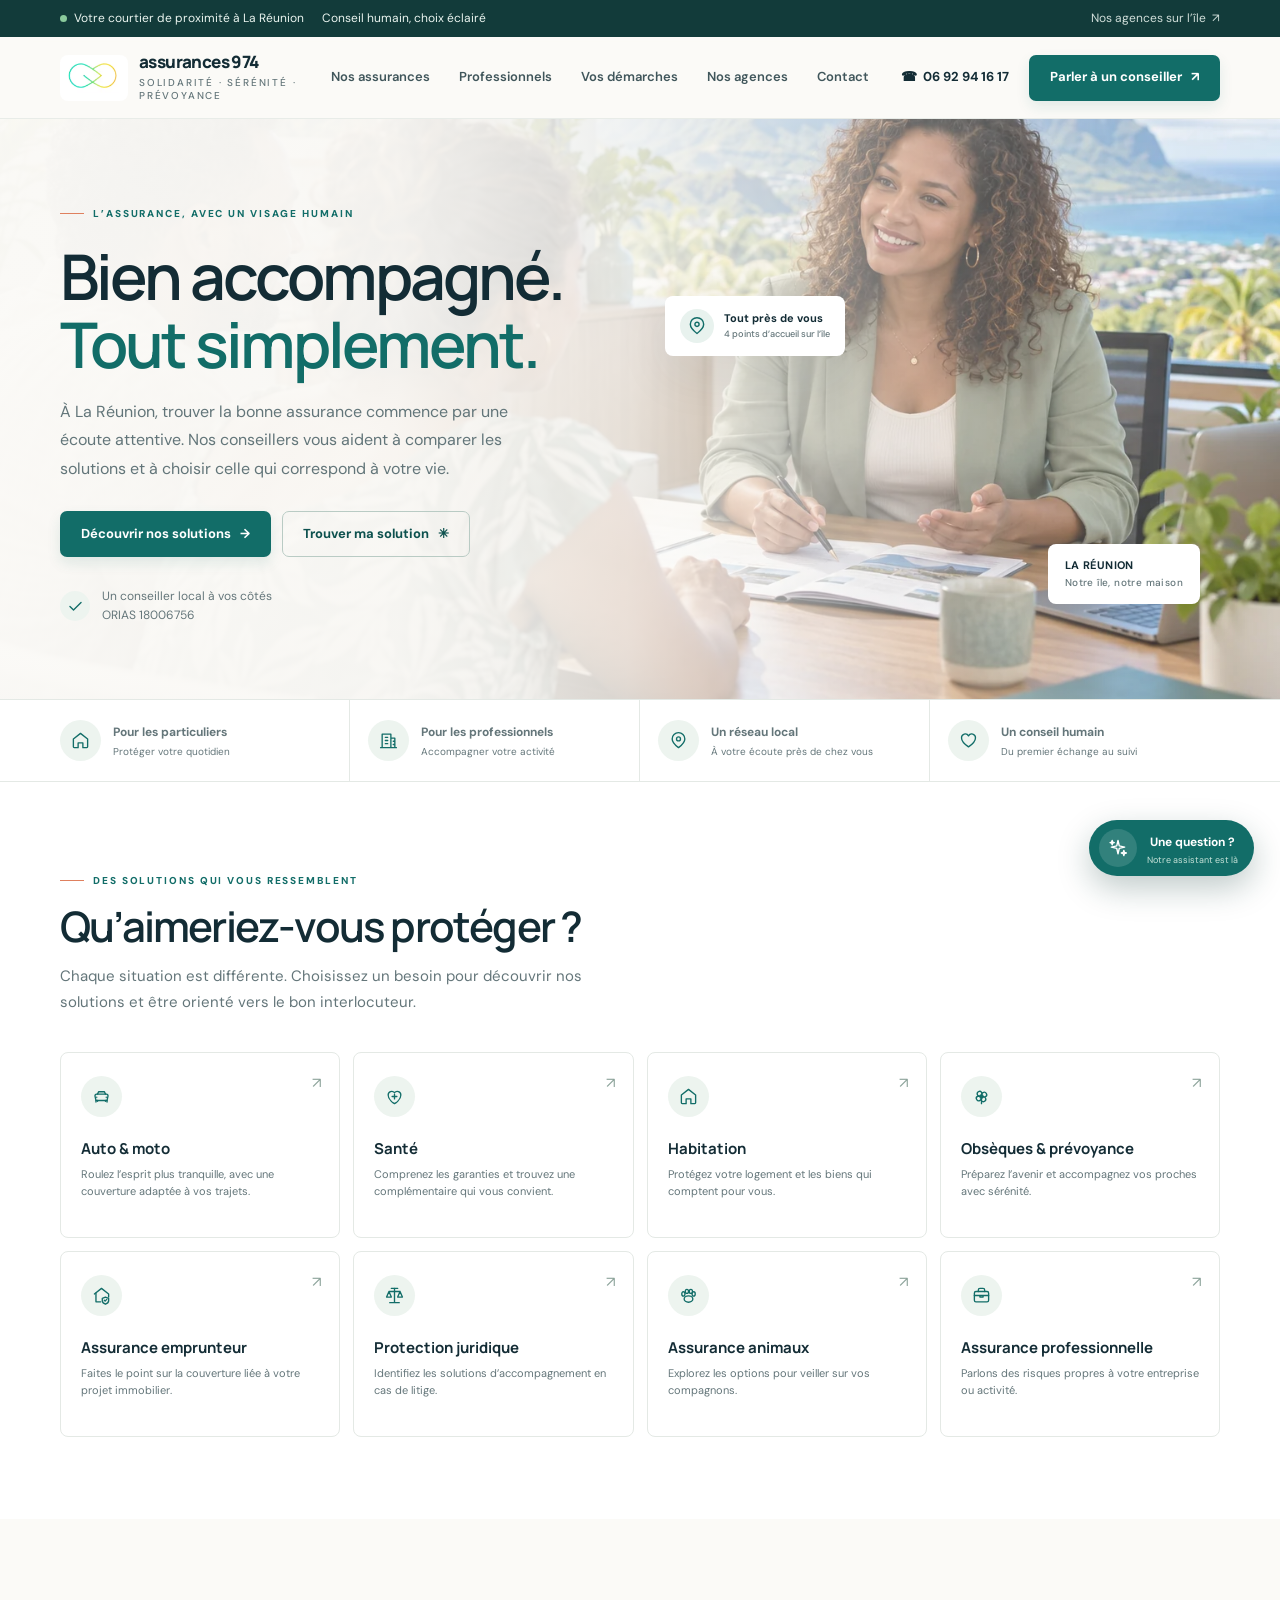
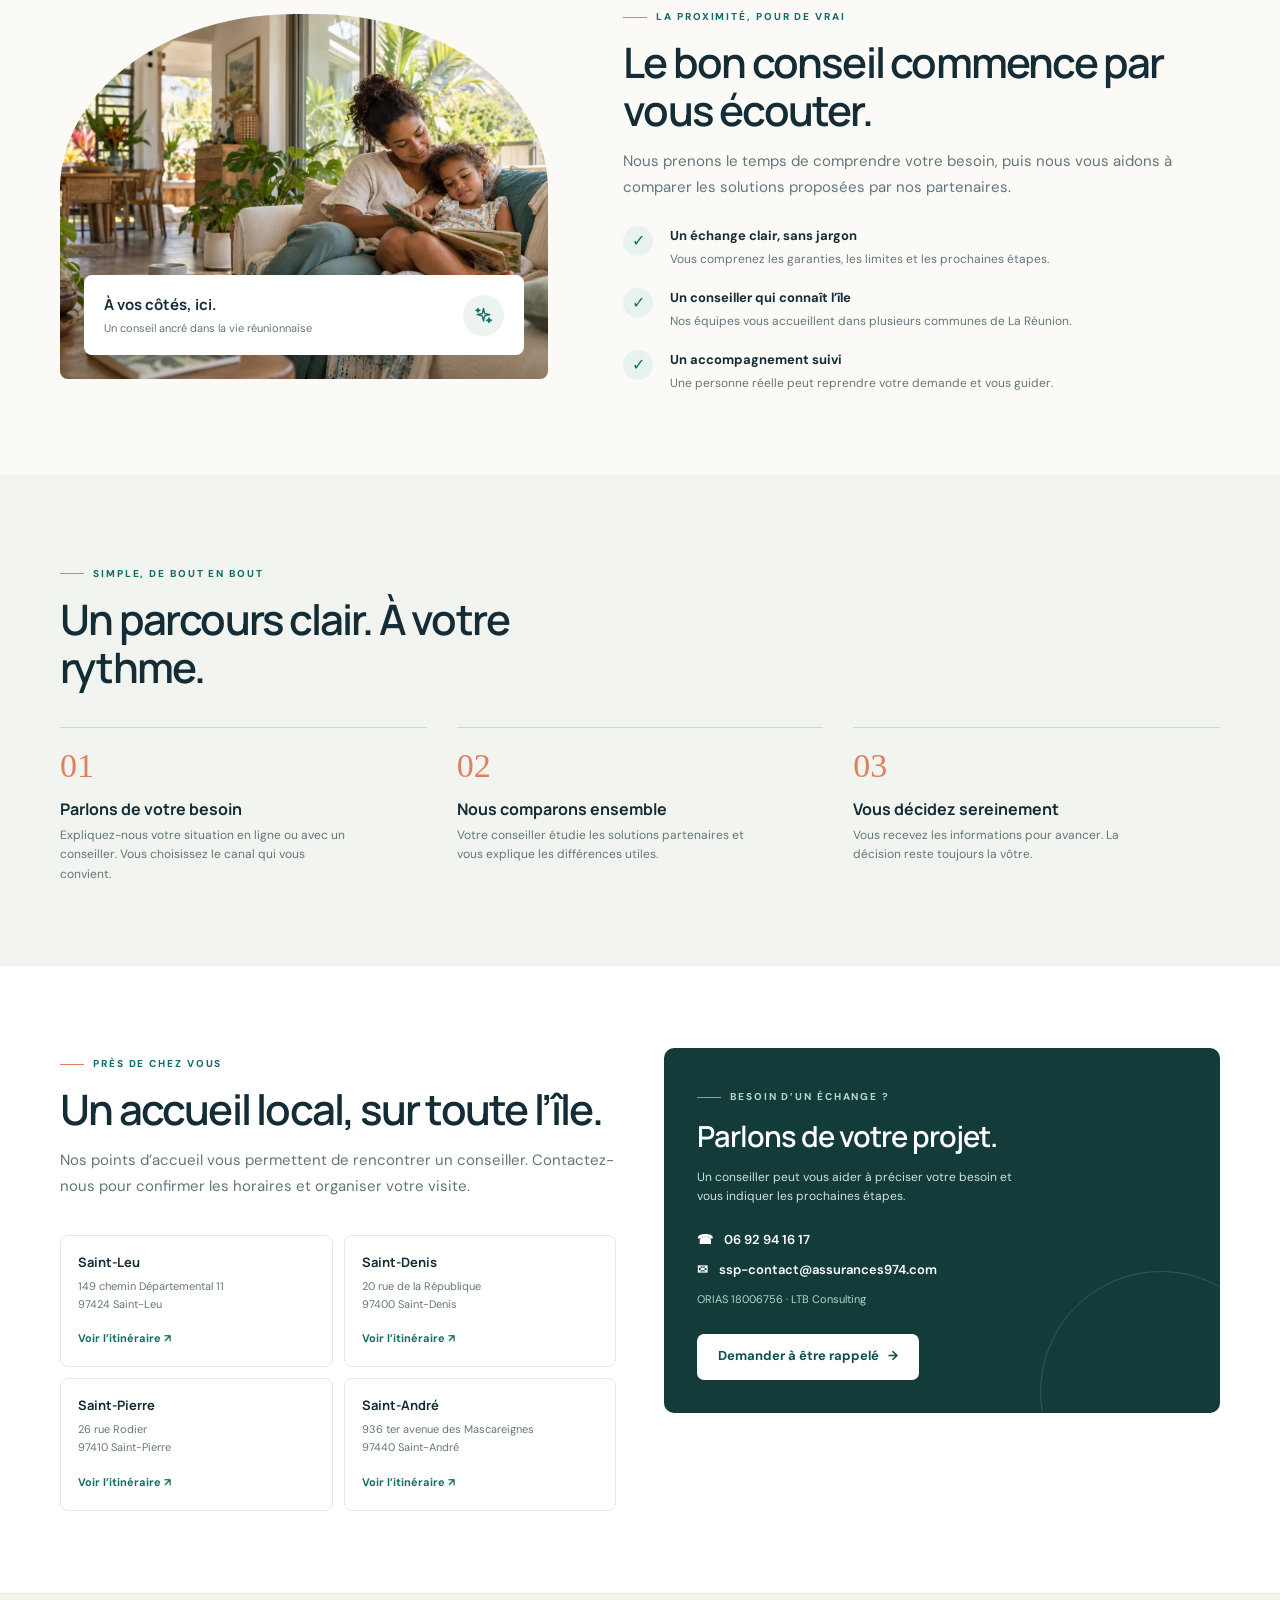
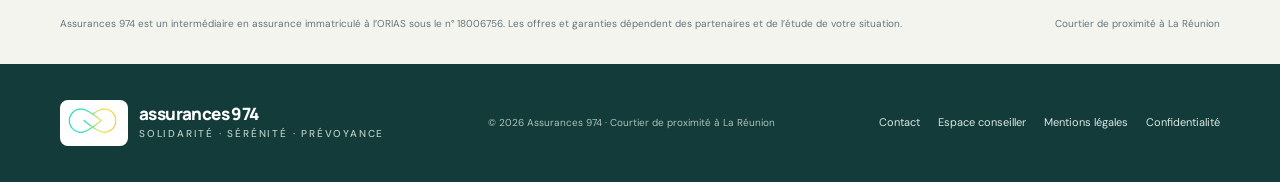
==== commit e00a9bf1: "fix vdeo et crm" ====
--- a/index.html
+++ b/index.html
@@ -24,12 +24,12 @@
     <div class="nav-actions"><a class="phone-link" href="tel:+262692941617">☎ &nbsp;06 92 94 16 17</a><a class="btn btn-primary" href="#contact">Parler à un conseiller <span>↗</span></a><button class="menu-toggle" id="menuToggle" aria-label="Ouvrir le menu" aria-expanded="false"><svg width="23" height="23" viewBox="0 0 24 24" fill="none" stroke="currentColor" stroke-width="1.8"><path d="M4 7h16M4 12h16M4 17h16"/></svg></button></div>
   </div></header>
   <main>
-    <section class="hero" id="accueil"><div class="wrap hero-grid"><div>
+    <section class="hero" id="accueil"><div class="hero-video" aria-hidden="true"><div class="hero-photo hero-photo--first"></div><div class="hero-video-player"><video class="hero-video-clip is-active" autoplay muted loop playsinline preload="metadata" src="https://res.cloudinary.com/dcmnototc/video/upload/v1791439832/Happy_family_copyright_free_video_Stock_video_stockfootage_istock_video_se08pp.mp4"></video><video class="hero-video-clip" muted loop playsinline preload="metadata" src="https://res.cloudinary.com/dcmnototc/video/upload/v1791439822/No_Copyright_Attorney_Law_Judge_Lawyer_Barrister_Royalty_Free_Stock_Footage_hjeblw.mp4"></video></div></div><div class="hero-video-shade" aria-hidden="true"></div><div class="wrap hero-grid"><div>
       <div class="eyebrow">L’assurance, avec un visage humain</div><h1>Bien accompagné.<br><em>Tout simplement.</em></h1>
       <p class="hero-copy">À La Réunion, trouver la bonne assurance commence par une écoute attentive. Nos conseillers vous aident à comparer les solutions et à choisir celle qui correspond à votre vie.</p>
       <div class="hero-actions"><a class="btn btn-primary" href="#solutions">Découvrir nos solutions <span>→</span></a><button class="btn btn-outline" data-open-chat data-chat-action="find">Trouver ma solution <span>✳</span></button></div>
       <div class="trust-note"><span class="quick-icon" style="width:30px;height:30px;flex-basis:30px">✓</span><span>Un conseiller local à vos côtés<br>ORIAS 18006756</span></div>
-    </div><div class="hero-art" aria-label="Échange avec une conseillère en assurance à La Réunion"><div class="landscape"><img src="assets/conseil-assurance.webp" alt="Une conseillère accompagne un couple dans son choix d’assurance à La Réunion"></div><div class="float-card"><span class="float-icon">⌖</span><span>Tout près de vous<small>4 points d’accueil sur l’île</small></span></div><div class="art-label">LA RÉUNION <span>Notre île, notre maison</span></div></div></div></section>
+    </div><div class="hero-art" aria-label="La Réunion, un accompagnement local"><div class="float-card"><span class="float-icon">⌖</span><span>Tout près de vous<small>4 points d’accueil sur l’île</small></span></div><div class="art-label">LA RÉUNION <span>Notre île, notre maison</span></div></div></div></section>
     <div class="quick-bar"><div class="wrap quick-inner"><a class="quick-item" href="#solutions"><span class="quick-icon">⌂</span><span><b>Pour les particuliers</b><span>Protéger votre quotidien</span></span></a><a class="quick-item" href="professionnels.html"><span class="quick-icon">▤</span><span><b>Pour les professionnels</b><span>Accompagner votre activité</span></span></a><a class="quick-item" href="#agences"><span class="quick-icon">⌖</span><span><b>Un réseau local</b><span>À votre écoute près de chez vous</span></span></a><a class="quick-item" href="#contact"><span class="quick-icon">♡</span><span><b>Un conseil humain</b><span>Du premier échange au suivi</span></span></a></div></div>
     <section class="section products" id="solutions"><div class="wrap"><div class="section-head"><div class="eyebrow">Des solutions qui vous ressemblent</div><h2>Qu’aimeriez-vous protéger ?</h2><p>Chaque situation est différente. Choisissez un besoin pour découvrir nos solutions et être orienté vers le bon interlocuteur.</p></div><div class="product-grid">
       <a class="product" href="assurances.html#auto" data-product="Auto & moto"><span class="product-arrow">↗</span><span class="quick-icon">⌁</span><h3>Auto & moto</h3><p>Roulez l’esprit plus tranquille, avec une couverture adaptée à vos trajets.</p></a>
@@ -43,12 +43,12 @@
     </div></div></section>
     <section class="section" id="accompagnement"><div class="wrap split"><div class="why-visual"><img src="assets/famille-maison.webp" alt="Une mère et sa fille dans leur maison réunionnaise" style="position:absolute;width:100%;height:100%;object-fit:cover;inset:0"><div class="why-card"><div><strong>À vos côtés, ici.</strong><small>Un conseil ancré dans la vie réunionnaise</small></div><span class="quick-icon">✳</span></div></div><div><div class="eyebrow">La proximité, pour de vrai</div><div class="section-head" style="margin-bottom:0"><h2>Le bon conseil commence par vous écouter.</h2><p>Nous prenons le temps de comprendre votre besoin, puis nous vous aidons à comparer les solutions proposées par nos partenaires.</p></div><ul class="why-list"><li><span class="check">✓</span><div><b>Un échange clair, sans jargon</b><span>Vous comprenez les garanties, les limites et les prochaines étapes.</span></div></li><li><span class="check">✓</span><div><b>Un conseiller qui connaît l’île</b><span>Nos équipes vous accueillent dans plusieurs communes de La Réunion.</span></div></li><li><span class="check">✓</span><div><b>Un accompagnement suivi</b><span>Une personne réelle peut reprendre votre demande et vous guider.</span></div></li></ul></div></div></section>
     <section class="section steps"><div class="wrap"><div class="section-head"><div class="eyebrow">Simple, de bout en bout</div><h2>Un parcours clair. À votre rythme.</h2></div><div class="steps-grid"><div class="step"><span class="step-num">01</span><h3>Parlons de votre besoin</h3><p>Expliquez-nous votre situation en ligne ou avec un conseiller. Vous choisissez le canal qui vous convient.</p></div><div class="step"><span class="step-num">02</span><h3>Nous comparons ensemble</h3><p>Votre conseiller étudie les solutions partenaires et vous explique les différences utiles.</p></div><div class="step"><span class="step-num">03</span><h3>Vous décidez sereinement</h3><p>Vous recevez les informations pour avancer. La décision reste toujours la vôtre.</p></div></div></div></section>
-    <section class="section agency" id="agences"><div class="wrap agency-grid"><div><div class="section-head"><div class="eyebrow">Près de chez vous</div><h2>Un accueil local, sur toute l’île.</h2><p>Nos points d’accueil vous permettent de rencontrer un conseiller. Contactez-nous pour confirmer les horaires et organiser votre visite.</p></div><div class="agency-list"><div class="agency-card"><b>Saint-Leu</b><p>149 chemin Départemental 11<br>97424 Saint-Leu</p><a href="https://maps.google.com/?q=149+Chemin+Departemental+11+Saint-Leu+Reunion" target="_blank" rel="noreferrer">Voir l’itinéraire ↗</a></div><div class="agency-card"><b>Saint-Denis</b><p>20 rue de la République<br>97400 Saint-Denis</p><a href="https://maps.google.com/?q=20+Rue+de+la+Republique+Saint-Denis+Reunion" target="_blank" rel="noreferrer">Voir l’itinéraire ↗</a></div><div class="agency-card"><b>Saint-Pierre</b><p>26 rue Rodier<br>97410 Saint-Pierre</p><a href="https://maps.google.com/?q=26+Rue+Rodier+Saint-Pierre+Reunion" target="_blank" rel="noreferrer">Voir l’itinéraire ↗</a></div><div class="agency-card"><b>Saint-André</b><p>936 ter avenue des Mascareignes<br>97440 Saint-André</p><a href="https://maps.google.com/?q=936+Avenue+des+Mascareignes+Saint-Andre+Reunion" target="_blank" rel="noreferrer">Voir l’itinéraire ↗</a></div></div></div><aside class="contact-card" id="contact"><div class="eyebrow">Besoin d’un échange ?</div><h2>Parlons de votre projet.</h2><p>Un conseiller peut vous aider à préciser votre besoin et vous indiquer les prochaines étapes.</p><div class="contact-links"><a href="tel:+262692941617"><span>☎</span> 06 92 94 16 17</a><a href="mailto:ssp-contact@assurances974.com"><span>✉</span> ssp-contact@assurances974.com</a><span style="font-size:11px;color:#b6d5c8">ORIAS 18006756 · LTB Consulting</span></div><a class="btn btn-white" href="mailto:ssp-contact@assurances974.com?subject=Demande%20de%20rappel">Demander à être rappelé <span>→</span></a></aside></div></section>
+    <section class="section agency" id="agences"><div class="wrap agency-grid"><div><div class="section-head"><div class="eyebrow">Près de chez vous</div><h2>Un accueil local, sur toute l’île.</h2><p>Nos points d’accueil vous permettent de rencontrer un conseiller. Contactez-nous pour confirmer les horaires et organiser votre visite.</p></div><div class="agency-list"><div class="agency-card"><b>Saint-Leu</b><p>149 chemin Départemental 11<br>97424 Saint-Leu</p><a href="https://maps.google.com/?q=149+Chemin+Departemental+11+Saint-Leu+Reunion" target="_blank" rel="noreferrer">Voir l’itinéraire ↗</a></div><div class="agency-card"><b>Saint-Denis</b><p>20 rue de la République<br>97400 Saint-Denis</p><a href="https://maps.google.com/?q=20+Rue+de+la+Republique+Saint-Denis+Reunion" target="_blank" rel="noreferrer">Voir l’itinéraire ↗</a></div><div class="agency-card"><b>Saint-Pierre</b><p>26 rue Rodier<br>97410 Saint-Pierre</p><a href="https://maps.google.com/?q=26+Rue+Rodier+Saint-Pierre+Reunion" target="_blank" rel="noreferrer">Voir l’itinéraire ↗</a></div><div class="agency-card"><b>Saint-André</b><p>936 ter avenue des Mascareignes<br>97440 Saint-André</p><a href="https://maps.google.com/?q=936+Avenue+des+Mascareignes+Saint-Andre+Reunion" target="_blank" rel="noreferrer">Voir l’itinéraire ↗</a></div></div></div><aside class="contact-card" id="contact"><div class="eyebrow">Besoin d’un échange ?</div><h2>Parlons de votre projet.</h2><p>Un conseiller peut vous aider à préciser votre besoin et vous indiquer les prochaines étapes.</p><div class="contact-links"><a href="tel:+262692941617"><span>☎</span> 06 92 94 16 17</a><a href="mailto:ssp-contact@assurances974.com"><span>✉</span> ssp-contact@assurances974.com</a><span style="font-size:11px;color:#b6d5c8">ORIAS 18006756 · LTB Consulting</span></div><button type="button" class="btn btn-white" data-open-chat data-chat-action="lead">Demander à être rappelé <span>→</span></button></aside></div></section>
     <div class="legal-band"><div class="wrap"><p>Assurances 974 est un intermédiaire en assurance immatriculé à l’ORIAS sous le n° 18006756. Les offres et garanties dépendent des partenaires et de l’étude de votre situation.</p><span>Courtier de proximité à La Réunion</span></div></div>
   </main>
   <footer class="footer"><div class="wrap footer-inner"><a class="brand" href="#accueil"><span class="brand-mark"><img src="assets/logo-assurances974.png" alt=""></span><span class="brand-name">assurances 974<small>Solidarité · Sérénité · Prévoyance</small></span></a><p>© <span id="year"></span> Assurances 974 · Courtier de proximité à La Réunion</p><div class="footer-links"><a href="contact.html">Contact</a><a href="crm.html">Espace conseiller</a><a href="https://www.assurances974.com/copie-de-qui-sommes-nous">Mentions légales</a><a href="https://www.assurances974.com/copie-de-qui-sommes-nous">Confidentialité</a></div></div></footer>
   <button class="assistant-launch" id="assistantLaunch" aria-label="Ouvrir l’assistant Assurances 974"><span class="bot-badge">✳</span><span><b>Une question ?</b><small>Notre assistant est là</small></span></button>
   <section class="chat-panel" id="chatPanel" aria-label="Assistant Assurances 974" aria-hidden="true"><header class="chat-head"><div class="chat-brand"><span class="bot-badge">✳</span><span><b>Assistant Assurances 974</b><small>Assistant virtuel · en ligne</small></span></div><button class="chat-close" id="chatClose" aria-label="Fermer l’assistant">✕</button></header><div class="chat-body" id="chatBody" aria-live="polite"></div><form class="chat-form" id="chatForm"><input id="chatInput" type="text" placeholder="Écrivez votre question…" aria-label="Votre question" autocomplete="off"><button aria-label="Envoyer"><svg width="18" height="18" viewBox="0 0 24 24" fill="none" stroke="currentColor" stroke-width="2"><path d="m22 2-7 20-4-9-9-4Z"/><path d="M22 2 11 13"/></svg></button></form><div class="chat-disclaimer">Assistant virtuel · Pour un conseil adapté, échangez avec un conseiller.</div></section>
-  <script src="chatbot.js"></script><script src="app.js"></script>
+  <script src="chatbot.js"></script><script src="app.js"></script><script src="hero-video.js"></script>
 </body>
 </html>
--- a/site.css
+++ b/site.css
@@ -65,4 +65,34 @@
     .crm-modal-backdrop{position:fixed;z-index:60;inset:0;display:grid;place-items:center;padding:18px;background:#102d2bc2;backdrop-filter:blur(3px)}.crm-modal-backdrop[hidden]{display:none}.crm-modal{position:relative;width:min(520px,100%);padding:28px;border-radius:12px;background:#fff;box-shadow:0 24px 80px #071e1b55}.crm-modal-close{position:absolute;right:14px;top:12px;border:0;background:transparent;color:var(--muted);font-size:23px}.crm-modal h2{margin:8px 0;font:700 22px var(--display)}.crm-modal>p{margin:0 0 14px;color:var(--muted);font-size:11px}.crm-modal textarea{width:100%;resize:vertical;border:1px solid var(--line);border-radius:7px;padding:13px;color:var(--ink);font:12px/1.7 var(--sans)}.crm-modal-actions{display:flex;justify-content:flex-end;gap:8px;margin-top:14px}.crm-modal-actions .btn{min-height:40px;font-size:10px}.crm-modal-note{display:block;margin-top:12px;text-align:right;color:#84928d;font-size:9px}.crm-toast{position:fixed;z-index:80;right:24px;bottom:24px;max-width:calc(100% - 32px);padding:13px 17px;border-radius:8px;background:#123b3a;color:#fff;font-size:11px;box-shadow:0 10px 35px #163c3544;opacity:0;transform:translateY(8px);transition:.2s}.crm-toast.show{opacity:1;transform:none}
     @media(max-width:900px){.crm-layout{grid-template-columns:1fr}.crm-assistant-card{position:static;grid-row:1}.crm-client{grid-template-columns:40px minmax(120px,1fr) 70px 90px}.crm-status{display:none}}
     @media(max-width:600px){.crm-top{padding:35px 0 28px}.crm-content{padding-top:17px}.crm-stats{grid-template-columns:repeat(3,1fr);gap:7px}.crm-stats article{padding:12px 10px}.crm-stats article>span{font-size:9px}.crm-stats strong{font-size:25px}.crm-stats small{font-size:8px}.crm-toolbar{align-items:start;flex-direction:column;margin-top:27px}.crm-toolbar h2{font-size:21px}.crm-client{grid-template-columns:36px minmax(100px,1fr) 57px;gap:9px;padding:11px}.crm-avatar{width:35px;height:35px}.crm-client-main strong{font-size:11px}.crm-client-main span{font-size:9px}.crm-due b{font-size:11px}.crm-due small{font-size:8px}.crm-remind-button{grid-column:2/-1;width:max-content;padding:7px 10px}.crm-notification{top:78px;right:12px;left:12px;max-width:none}.crm-modal{padding:23px 18px}.crm-modal-actions{flex-direction:column-reverse}.crm-modal-actions .btn{width:100%}}
+    .crm-tabs{display:flex;gap:22px;margin:28px 0 0;border-bottom:1px solid var(--line)}.crm-tabs button{position:relative;border:0;background:none;padding:0 0 12px;color:var(--muted);font-size:11px;font-weight:700}.crm-tabs button.active{color:var(--teal)}.crm-tabs button.active:after{position:absolute;content:"";left:0;right:0;bottom:-1px;height:2px;background:var(--teal)}.crm-tabs button span{display:inline-grid;place-items:center;min-width:18px;height:18px;margin-left:4px;border-radius:20px;background:#e8f2ee;color:var(--teal);font-size:9px}
+    .crm-filters{display:flex;gap:8px;align-items:center;margin:0 0 13px}.crm-search{height:40px;flex:1;display:flex;align-items:center;gap:8px;padding:0 11px;border:1px solid var(--line);border-radius:7px;background:white;color:#71817d}.crm-search input{width:100%;min-width:0;border:0;outline:0!important;font-size:10px;color:var(--ink)}.crm-search>span{font-size:20px}.crm-filters select{height:40px;max-width:175px;padding:0 10px;border:1px solid var(--line);border-radius:7px;background:white;color:var(--ink);font-size:10px}.crm-result-count{white-space:nowrap;color:var(--muted);font-size:10px}
+    .crm-table-head{display:grid;grid-template-columns:minmax(170px,1.2fr) minmax(145px,1.25fr) 75px 102px 152px;gap:10px;padding:0 13px 8px;color:#84918e;font-size:9px;font-weight:700;text-transform:uppercase;letter-spacing:.7px}.crm-client{grid-template-columns:minmax(170px,1.2fr) minmax(145px,1.25fr) 75px 102px 152px;gap:10px;padding:12px 13px}.crm-client-identity{min-width:0;display:flex;align-items:center;gap:10px}.crm-contract-cell{min-width:0;display:grid;gap:4px}.crm-contract-cell strong{font-size:10px}.crm-contract-cell span{font-size:9px;color:var(--muted);white-space:nowrap;overflow:hidden;text-overflow:ellipsis}.crm-row-actions{display:flex;gap:5px;justify-content:flex-end}.crm-open-client{border:0;background:transparent;color:var(--teal);font-size:9px;font-weight:700}.crm-remind-button{padding:7px}.crm-empty{padding:28px;text-align:center;color:var(--muted);font-size:11px}.crm-activity{margin-top:38px;padding:22px;border:1px solid var(--line);border-radius:10px;background:white}.crm-activity h2{margin:7px 0 0;font:700 19px var(--display)}.crm-activity-list{margin-top:15px}.crm-activity-list>p{margin:0;color:var(--muted);font-size:10px}.crm-activity-item{display:flex;align-items:center;gap:10px;padding:9px 0;border-top:1px solid #edf0ed;font-size:10px}.crm-activity-item time{margin-left:auto;color:#83918c;font-size:9px}.crm-activity-dot{width:7px;height:7px;border-radius:50%;background:#51ad8c}
+    .crm-client-detail-head{display:flex;align-items:center;gap:14px;margin-bottom:23px}.crm-client-detail-head .crm-avatar{width:52px;height:52px;font-size:13px}.crm-client-detail-head h2{margin:5px 0 2px}.crm-client-detail-head p{margin:0;color:var(--muted);font-size:10px}.crm-detail-grid{display:grid;grid-template-columns:1fr 1fr;gap:0 14px;border-top:1px solid var(--line)}.crm-detail-grid>div{display:grid;gap:5px;padding:13px 0;border-bottom:1px solid var(--line)}.crm-detail-grid small{color:var(--muted);font-size:9px}.crm-detail-grid strong{font-size:11px}.crm-detail-grid p{margin:0;font-size:10px;line-height:1.6}.crm-detail-grid .wide{grid-column:1/-1}.crm-form-grid{display:grid;grid-template-columns:1fr 1fr;gap:12px}.crm-form-grid label{display:grid;gap:6px;color:#4e6160;font-size:10px;font-weight:700}.crm-form-grid input,.crm-form-grid select{width:100%;height:39px;padding:0 10px;border:1px solid var(--line);border-radius:6px;background:white;color:var(--ink);font:11px var(--sans)}.crm-form-grid .wide{grid-column:1/-1}
+    @media(max-width:1000px){.crm-table-head{display:none}.crm-client{grid-template-columns:minmax(165px,1fr) minmax(130px,1fr) 65px 140px}.crm-status{display:none}.crm-filters{flex-wrap:wrap}.crm-search{flex-basis:100%}.crm-filters select{flex:1;max-width:none}}
+    @media(max-width:700px){.crm-client{grid-template-columns:1fr 58px;gap:8px}.crm-client-identity{grid-column:1}.crm-contract-cell{grid-column:1}.crm-due{grid-column:2;grid-row:1;text-align:right}.crm-row-actions{grid-column:1/-1;justify-content:flex-start}.crm-client-main span{white-space:normal}.crm-tabs{gap:16px;overflow:auto}.crm-tabs button{white-space:nowrap}.crm-form-grid{grid-template-columns:1fr}.crm-form-grid .wide{grid-column:auto}.crm-result-count{width:100%}}
+    /* CRM desk inspired by the reference app: compact dark rail and dense work views. */
+    body.desk-body{margin:0;background:#f4f6fa;color:#1b263b;font:16px/1.45 'DM Sans',Arial,sans-serif;font-style:normal}.desk-body *{box-sizing:border-box}.desk-app{min-height:100vh}.desk-sidebar{position:fixed;inset:0 auto 0 0;z-index:70;width:248px;padding:19px 13px 12px;background:#0d172b;color:#a8b4ca;display:flex;flex-direction:column;border-right:1px solid #ffffff0a}.desk-brand{height:43px;display:flex;align-items:center;gap:10px;padding:0 7px;margin-bottom:31px;color:white}.desk-logo{width:37px;height:34px;padding:4px;border-radius:8px;background:white;display:grid;place-items:center}.desk-logo img{width:100%;height:100%;object-fit:contain}.desk-brand b{display:block;font:800 16px var(--display);letter-spacing:.5px}.desk-brand small{display:block;color:#75839c;font-size:12px;letter-spacing:1.3px;margin-top:3px}.desk-side-close{display:none;margin-left:auto;border:0;background:none;color:white;font-size:27px}.desk-side-label{padding:0 11px;margin-bottom:9px;color:#66758e;font-size:12px;font-weight:800;letter-spacing:1.3px}.desk-nav{display:grid;gap:4px}.desk-nav button{width:100%;height:40px;display:flex;align-items:center;gap:11px;padding:0 11px;border:0;border-radius:7px;background:transparent;color:#99a8c0;text-align:left;font:500 16px var(--sans);cursor:pointer;transition:.15s}.desk-nav button>span{width:18px;color:#7f8ca5;font-size:18px;text-align:center}.desk-nav button:hover{background:#17243b;color:white}.desk-nav button.active{background:#1b2e4c;color:#fff;box-shadow:inset 2px 0 #55c6a5}.desk-nav button.active>span{color:#68d6b5}.desk-nav button i{margin-left:auto;padding:2px 7px;border-radius:12px;background:#263b5b;color:#dce5f4;font-size:14px;font-style:normal}.desk-side-spacer{flex:1}.desk-sidebar-note{display:flex;align-items:center;gap:9px;padding:11px 10px;margin-bottom:12px;border:1px solid #293853;border-radius:8px;background:#131f35}.desk-sidebar-note>span{color:#69d7b1;font-size:21px}.desk-sidebar-note b,.desk-sidebar-note small{display:block}.desk-sidebar-note b{color:#d9e1ed;font-size:15px}.desk-sidebar-note small{margin-top:3px;color:#8796af;font-size:14px}.desk-back-link{padding:12px 8px;border-top:1px solid #ffffff12;color:#8998b1;font-size:15px}.desk-user{display:flex;align-items:center;gap:9px;padding:12px 5px 2px;border-top:1px solid #ffffff12}.desk-user-avatar,.desk-top-avatar{width:29px;height:29px;display:grid;place-items:center;border-radius:50%;background:#24405d;color:#b5ecd8;font-size:16px;font-weight:800}.desk-user b,.desk-user small{display:block}.desk-user b{color:#edf2f9;font-size:15px}.desk-user small{margin-top:3px;color:#8391a9;font-size:12px}.desk-user-dots{margin-left:auto;color:#95a2b9}.desk-main{min-height:100vh;margin-left:248px;display:flex;flex-direction:column}.desk-topbar{height:55px;display:flex;align-items:center;justify-content:space-between;padding:0 30px;background:#fff;border-bottom:1px solid #e9edf3}.desk-breadcrumb{color:#8a95a8;font-size:15px}.desk-breadcrumb span{padding:0 8px;color:#c0c8d2}.desk-breadcrumb b{color:#39465e;font-weight:700}.desk-top-actions{display:flex;align-items:center;gap:15px}.desk-data-pill{display:flex;align-items:center;gap:6px;padding:5px 9px;border:1px solid #e6ecf0;border-radius:15px;color:#79869a;font-size:12px}.desk-data-pill i{width:6px;height:6px;border-radius:50%;background:#55c79c}.desk-icon-btn{position:relative;border:0;background:transparent;color:#69778d;font-size:18px}.desk-icon-btn i{position:absolute;right:1px;top:0;width:5px;height:5px;border-radius:50%;background:#ec7d75}.desk-top-avatar{width:26px;height:26px}.desk-menu-toggle{display:none;border:0;background:none;color:#24314a;font-size:23px}.desk-content{width:min(1450px,100%);flex:1;padding:29px 30px 32px;margin:0 auto}.desk-footer{display:flex;justify-content:space-between;padding:12px 30px;border-top:1px solid #e8ecf2;background:#fff;color:#8d98aa;font-size:12px}.desk-view{display:none}.desk-view.active{display:block;animation:desk-appear .22s ease both}@keyframes desk-appear{from{opacity:0;transform:translateY(5px)}to{opacity:1;transform:none}}.desk-welcome,.desk-page-head{display:flex;align-items:center;justify-content:space-between;gap:20px;margin-bottom:22px}.desk-eyebrow{color:#8290a5;font-size:12px;font-weight:800;letter-spacing:1.2px}.desk-eyebrow span{padding:0 4px;color:#c2a564}.desk-welcome h1,.desk-page-head h1{margin:6px 0 3px;color:#1a263d;font:750 29px/1.2 var(--display);letter-spacing:-.6px}.desk-welcome p,.desk-page-head p{margin:0;color:#8994a6;font-size:15px}.desk-page-head p strong{color:#42516b}.desk-call-next,.desk-primary-button,.desk-secondary-button{height:36px;display:inline-flex;align-items:center;justify-content:center;gap:8px;padding:0 13px;border:1px solid transparent;border-radius:6px;background:#246b80;color:#fff;font:700 15px var(--sans);cursor:pointer;transition:.16s}.desk-call-next{background:linear-gradient(105deg,#188c8a,#536de1);box-shadow:0 5px 13px #426cc51d}.desk-call-next:hover,.desk-primary-button:hover{filter:brightness(1.08);transform:translateY(-1px)}.desk-call-next>span{font-size:16px}.desk-call-next>b{padding-left:4px}.desk-primary-button{background:#187f7c}.desk-secondary-button{border-color:#e0e6ee;background:#fff;color:#536179}.desk-secondary-button:hover{background:#f6f8fa}.desk-page-actions{display:flex;flex-wrap:wrap;justify-content:end;gap:7px}.desk-kpis{display:grid;grid-template-columns:repeat(4,minmax(0,1fr));gap:11px;margin-bottom:15px}.desk-kpi{position:relative;min-height:107px;overflow:hidden;padding:13px 14px;border:1px solid #e9edf3;border-radius:8px;background:#fff;text-align:left;cursor:pointer;box-shadow:0 2px 5px #172a4205}.desk-kpi:hover{border-color:#b8d8d4;transform:translateY(-1px)}.desk-kpi-head{display:flex;justify-content:space-between;color:#79869b;font-size:14px;font-weight:700}.desk-kpi-head i{color:#9ca9ba;font-size:16px;font-style:normal}.desk-kpi>b{display:block;margin:9px 0 4px;color:#1d2b42;font:750 29px var(--display)}.desk-kpi>small{position:relative;z-index:1;color:#929daf;font-size:12px}.desk-dot{display:inline-block;width:6px;height:6px;margin-right:4px;border-radius:50%}.desk-dot.amber{background:#ecb84f}.desk-dot.violet{background:#8883f1}.desk-dot.blue{background:#54a7eb}.desk-dot.green{background:#51c499}.desk-spark{position:absolute;right:10px;bottom:12px;color:#6cbba4;opacity:.55;font-size:24px;letter-spacing:-2px}.spark-2{color:#8982df}.spark-3{color:#58a9e8}.spark-4{color:#55bd90}.desk-dashboard-grid{display:grid;grid-template-columns:1.1fr .9fr;gap:12px}.desk-panel{min-width:0;padding:15px 16px;border:1px solid #e8ecf2;border-radius:8px;background:#fff;box-shadow:0 2px 5px #172a4205}.desk-panel-head{display:flex;align-items:start;justify-content:space-between;gap:10px;margin-bottom:11px}.desk-panel-head h2{margin:0;color:#27344c;font:700 16px var(--display)}.desk-panel-head p{margin:4px 0 0;color:#9aa4b4;font-size:12px}.desk-link-button{border:0;background:none;color:#308c8a;font-size:12px;font-weight:700;white-space:nowrap;cursor:pointer}.desk-more{border:0;background:none;color:#8a96a8;font-size:20px}.desk-task-list{display:grid}.desk-task{display:flex;align-items:center;gap:9px;width:100%;padding:9px 0;border:0;border-top:1px solid #eff2f6;background:#fff;text-align:left;cursor:pointer}.desk-task-icon{width:26px;height:26px;flex:0 0 26px;display:grid;place-items:center;border-radius:7px;background:#fff4df;color:#c18c30;font-size:16px}.desk-task-icon.meeting{background:#e9f4f1;color:#278a76}.desk-task>span:nth-child(2){min-width:0;flex:1}.desk-task b,.desk-task small{display:block;overflow:hidden;text-overflow:ellipsis;white-space:nowrap}.desk-task b{color:#39475d;font-size:14px}.desk-task small{margin-top:3px;color:#9ba5b4;font-size:12px}.desk-task time{color:#7f8aa0;font-size:12px;white-space:nowrap}.desk-task>i{color:#9aa5b4;font-style:normal}.desk-no-task{display:grid;justify-items:center;gap:5px;padding:22px 8px;color:#8591a3;text-align:center}.desk-no-task>span{width:30px;height:30px;display:grid;place-items:center;border-radius:50%;background:#eaf5ef;color:#459d77}.desk-no-task b{font-size:15px}.desk-no-task small{font-size:12px}.desk-pipeline-bars{display:grid;gap:7px}.desk-pipeline-row{display:grid;grid-template-columns:95px minmax(40px,1fr) 18px;gap:8px;align-items:center;padding:0;border:0;background:none;text-align:left;cursor:pointer}.desk-pipeline-row>span{overflow:hidden;color:#79859a;font-size:12px;text-overflow:ellipsis;white-space:nowrap}.desk-pipeline-row>i{height:5px;overflow:hidden;border-radius:9px;background:#edf0f5}.desk-pipeline-row>i>b{display:block;height:100%;min-width:4px;border-radius:inherit;background:linear-gradient(90deg,#69c8aa,#609fe0)}.desk-pipeline-row>strong{color:#526078;text-align:right;font-size:12px}.desk-pipeline-foot{display:flex;justify-content:space-between;align-items:center;gap:7px;margin-top:12px;padding-top:10px;border-top:1px solid #edf0f4}.desk-pipeline-foot>span{color:#909caf;font-size:12px}.desk-pipeline-foot b{color:#394760}.desk-period{padding:5px 8px;border:1px solid #e9edf2;border-radius:5px;color:#79869a;font-size:12px}.desk-source-content{display:flex;align-items:center;justify-content:space-around;gap:15px;padding:5px 0}.desk-donut{width:115px;height:115px;flex:0 0 115px;display:grid;place-items:center;border-radius:50%;background:conic-gradient(#56c5a6 0 45%,#7678f5 45% 70%,#41a7f6 70% 86%,#efb75d 86% 100%);position:relative}.desk-donut:before{content:"";position:absolute;inset:14px;border-radius:50%;background:white}.desk-donut>div{position:relative;z-index:1;text-align:center}.desk-donut b,.desk-donut small{display:block}.desk-donut b{color:#26344c;font:750 23px var(--display)}.desk-donut small{color:#99a3b1;font-size:12px}.desk-source-legend{display:grid;gap:9px;flex:1}.desk-source-legend>div{display:grid;grid-template-columns:7px minmax(60px,1fr) 17px;gap:6px;align-items:center}.desk-source-legend i{width:6px;height:6px;border-radius:50%;background:var(--source)}.desk-source-legend span{overflow:hidden;color:#758299;font-size:12px;text-overflow:ellipsis;white-space:nowrap}.desk-source-legend b{color:#39465c;text-align:right;font-size:12px}.desk-renewal-list{display:grid}.desk-renewal{display:flex;align-items:center;gap:9px;padding:9px 0;border-top:1px solid #eff2f6}.desk-renewal-icon{width:27px;height:27px;display:grid;place-items:center;border-radius:7px;background:#eaf2f4;color:#498290}.desk-renewal>span:nth-child(2){min-width:0;flex:1}.desk-renewal b,.desk-renewal small{display:block;overflow:hidden;text-overflow:ellipsis;white-space:nowrap}.desk-renewal b{font-size:14px}.desk-renewal small{margin-top:2px;color:#96a1b0;font-size:12px}.desk-renewal>strong{color:#b2822c;font-size:14px}.desk-filter-panel{display:flex;flex-wrap:wrap;gap:7px;align-items:center;padding:12px;margin-bottom:10px;border:1px solid #e9edf3;border-radius:8px;background:#fff}.desk-search{min-width:225px;flex:1;display:flex;align-items:center;gap:8px;height:33px;padding:0 9px;border:1px solid #e9edf2;border-radius:5px;color:#8f9bad;font-size:18px}.desk-search input{width:100%;border:0;outline:0!important;color:#39465d;font-size:14px}.desk-filter-panel select{height:33px;max-width:160px;padding:0 8px;border:1px solid #e9edf2;border-radius:5px;background:#fff;color:#68768b;font:14px var(--sans)}.desk-checkbox{display:flex;align-items:center;gap:4px;color:#768298;font-size:12px;white-space:nowrap}.desk-checkbox input{accent-color:#388f86}.desk-reset{border:0;background:none;color:#328d89;font-size:12px;font-weight:700;cursor:pointer}.desk-table-wrap{overflow:auto;border:1px solid #e8ecf2;border-radius:8px;background:#fff}.desk-table{width:100%;border-collapse:collapse;min-width:950px}.desk-table th{height:36px;padding:0 11px;border-bottom:1px solid #e8ecf2;background:#fafbfd;color:#8995a8;text-align:left;font-size:12px;font-weight:800;letter-spacing:.55px;white-space:nowrap}.desk-table td{padding:10px 11px;border-bottom:1px solid #edf0f5;color:#657188;font-size:14px;vertical-align:middle}.desk-table tbody tr:hover{background:#f9fbfd}.desk-table tbody tr:last-child td{border-bottom:0}.desk-priority{width:19px;height:19px;display:grid;place-items:center;border-radius:5px;font-size:12px;font-weight:800}.prio-a{background:#e2f4ed;color:#218365}.prio-b{background:#fff1d5;color:#b37b20}.prio-c{background:#e9eff9;color:#5974a5}.desk-company-button{display:grid;gap:3px;padding:0;border:0;background:none;color:#35435b;text-align:left;cursor:pointer}.desk-company-button b{font-size:14px}.desk-company-button small{color:#9aa4b3;font-size:12px}.desk-phone-button{padding:0;border:0;background:none;color:#4d8c93;font-size:14px;cursor:pointer}.desk-source-chip{display:inline-block;max-width:140px;overflow:hidden;padding:3px 6px;border-radius:4px;background:#f1f4f8;color:#78869c;font-size:12px;text-overflow:ellipsis;white-space:nowrap}.desk-status{display:inline-block;padding:4px 7px;border-radius:12px;font-size:12px;white-space:nowrap}.desk-status.todo{background:#e9f1ff;color:#4b79c4}.desk-status.callback{background:#fff3dd;color:#b38128}.desk-status.warm{background:#f1ecff;color:#7a68c2}.desk-status.won{background:#e2f5ed;color:#26815e}.desk-status.muted{background:#f0f2f5;color:#8791a2}.desk-next-action{color:#77859a;font-size:12px}.desk-row-menu{border:0;background:none;color:#8290a4;font-size:20px;cursor:pointer}.desk-pagination{display:flex;align-items:center;justify-content:space-between;gap:10px;padding:11px 13px;border-top:1px solid #edf0f5;color:#8994a6;font-size:12px}.desk-pagination>div{display:flex;align-items:center;gap:10px}.desk-pagination button{width:24px;height:23px;border:1px solid #e4e9f0;border-radius:5px;background:#fff;color:#68758c}.desk-pagination button:disabled{opacity:.4}.desk-empty{padding:28px;color:#8894a7;text-align:center;font-size:15px}.desk-count-chip{padding:7px 10px;border-radius:14px;background:#e8f2ee;color:#258673;font-size:14px}.desk-client-grid{display:grid;grid-template-columns:repeat(3,minmax(0,1fr));gap:11px}.desk-client-card{padding:15px;border:1px solid #e8ecf2;border-radius:8px;background:#fff}.desk-client-card-head{display:flex;align-items:center;justify-content:space-between}.desk-contact-avatar{width:36px;height:36px;display:grid;place-items:center;border-radius:50%;background:#dff0e8;color:#315c50;font-size:15px;font-weight:800}.desk-contact-avatar.sand{background:#f3e9d8}.desk-contact-avatar.lavender{background:#e9e5f2}.desk-contact-avatar.blue{background:#e1edf1}.desk-contact-avatar.peach{background:#f5e2d9}.desk-client-card h2{margin:12px 0 3px;color:#29364d;font:700 16px var(--display)}.desk-client-card>p{margin:0;color:#8490a3;font-size:14px}.desk-client-contract{display:grid;gap:4px;margin-top:14px;padding:11px;border-radius:6px;background:#f7f9fb}.desk-client-contract span{color:#98a3b2;font-size:11px;font-weight:800;letter-spacing:.7px}.desk-client-contract b{color:#4c5a70;font-size:14px}.desk-client-contract small{color:#909caf;font-size:12px}.desk-client-card-foot{display:flex;align-items:center;justify-content:space-between;margin-top:12px;color:#8c98a9;font-size:12px}.desk-client-card-foot b{display:inline-block;margin-top:3px;color:#526078;font-size:14px}.desk-client-due{color:#b5822b;font-size:14px;font-weight:700}.desk-contract-summary{display:grid;grid-template-columns:repeat(3,1fr);gap:10px;margin:0 0 13px}.desk-contract-summary>div{display:grid;gap:6px;padding:13px;border:1px solid #e8ecf2;border-radius:7px;background:#fff}.desk-contract-summary small{color:#8995a7;font-size:12px;font-weight:700}.desk-contract-summary b{color:#26344b;font:750 24px var(--display)}.desk-cell-sub{display:block;margin-top:3px;color:#9ba4b2;font-size:12px}.desk-small-action{padding:6px 8px;border:1px solid #cde2db;border-radius:5px;background:#f5fbf8;color:#348474;font-size:12px;font-weight:700;cursor:pointer}.desk-call-log{display:grid;gap:8px}.desk-log-item{display:flex;align-items:center;gap:11px;padding:12px;border:1px solid #e8ecf2;border-radius:7px;background:#fff}.desk-log-icon{width:29px;height:29px;display:grid;place-items:center;border-radius:7px;background:#edf4f4;color:#3b8a87}.desk-log-item>div{min-width:0;flex:1}.desk-log-item b,.desk-log-item small{display:block}.desk-log-item b{color:#38465e;font-size:15px}.desk-log-item small{margin-top:3px;color:#8d98a8;font-size:12px}.desk-log-item time{color:#929dae;font-size:12px}.desk-modal-backdrop{position:fixed;z-index:100;inset:0;display:grid;place-items:center;padding:18px;background:#0b162bb8;backdrop-filter:blur(3px)}.desk-modal-backdrop[hidden]{display:none}.desk-modal{position:relative;width:min(560px,100%);max-height:calc(100vh - 35px);overflow:auto;padding:26px;border:1px solid #e6ebf0;border-radius:11px;background:white;box-shadow:0 22px 70px #09142b44}.desk-modal-x{position:absolute;right:14px;top:12px;border:0;background:none;color:#79859a;font-size:27px;cursor:pointer}.desk-modal h2{margin:8px 0;color:#1e2c43;font:750 24px var(--display)}.desk-profile-sub{margin:0 0 18px;color:#8591a3;font-size:15px}.desk-call-person{display:flex;align-items:center;gap:11px;margin:18px 0}.desk-call-person h2{margin:0 0 3px}.desk-call-person p{margin:0;color:#8894a5;font-size:14px}.desk-call-person .desk-contact-avatar{width:43px;height:43px}.desk-call-timer{margin-left:auto;color:#34445e;font:700 21px ui-monospace,monospace}.desk-call-number{display:flex;align-items:center;gap:9px;padding:11px 12px;border-radius:7px;background:#f4f7fa;color:#447f87}.desk-call-number b{color:#42536a;font-size:16px}.desk-call-number small{margin-left:auto;color:#6e9c82;font-size:12px}.desk-call-script{margin:15px 0;padding:13px;border-left:2px solid #56ba9b;border-radius:0 6px 6px 0;background:#f4f9f6}.desk-call-script small{color:#7d998c;font-size:11px;font-weight:800;letter-spacing:.7px}.desk-call-script p{margin:7px 0 0;color:#596c68;font-size:15px;line-height:1.7}.desk-call-note,.desk-call-result label{display:grid;gap:6px;margin:12px 0;color:#55637a;font-size:14px;font-weight:700}.desk-call-note textarea,.desk-call-result input,.desk-call-result select{width:100%;padding:9px;border:1px solid #e2e7ed;border-radius:6px;background:#fff;color:#36445a;font:15px/1.5 var(--sans)}.desk-call-result{display:grid;grid-template-columns:1fr 1fr;gap:10px}.desk-call-result[hidden]{display:none}.desk-call-controls{display:flex;justify-content:flex-end;gap:7px;margin-top:13px}.desk-call-controls button[hidden]{display:none}.desk-disclaimer{display:block;margin-top:12px;color:#99a3b1;text-align:right;font-size:12px}.desk-form-grid{display:grid;grid-template-columns:1fr 1fr;gap:11px}.desk-form-grid label{display:grid;gap:5px;color:#59677c;font-size:14px;font-weight:700}.desk-form-grid input,.desk-form-grid select{width:100%;height:36px;padding:0 9px;border:1px solid #e3e8ef;border-radius:5px;background:#fff;color:#35445c;font:14px var(--sans)}.desk-form-actions{grid-column:1/-1;display:flex;justify-content:flex-end;gap:7px;margin-top:8px}.desk-profile-grid{display:grid;grid-template-columns:1fr 1fr;gap:0 14px;border-top:1px solid #edf0f4}.desk-profile-grid>div{display:grid;gap:5px;padding:11px 0;border-bottom:1px solid #edf0f4}.desk-profile-grid small{color:#8d99aa;font-size:12px}.desk-profile-grid b{color:#3a4860;font-size:14px}.desk-profile-grid p{margin:0;color:#607088;font-size:14px;line-height:1.6}.desk-profile-grid .wide{grid-column:1/-1}.desk-toast{position:fixed;z-index:120;right:22px;bottom:20px;max-width:calc(100vw - 34px);padding:11px 14px;border-radius:7px;background:#173d46;color:white;font-size:14px;box-shadow:0 10px 35px #10264030;opacity:0;transform:translateY(7px);transition:.2s;pointer-events:none}.desk-toast.visible{opacity:1;transform:none}
+    @media(max-width:1150px){.desk-sidebar{width:218px}.desk-main{margin-left:218px}.desk-content{padding:24px 20px}.desk-topbar{padding:0 20px}.desk-kpis{grid-template-columns:repeat(2,1fr)}.desk-dashboard-grid{grid-template-columns:1fr 1fr}.desk-page-actions .desk-call-next{order:3}}
+    @media(max-width:900px){.desk-sidebar{transform:translateX(-100%);transition:transform .22s}.desk-sidebar.open{transform:none;box-shadow:12px 0 32px #07132655}.desk-side-close{display:block}.desk-main{margin-left:0}.desk-menu-toggle{display:inline-block;margin-right:11px}.desk-topbar{justify-content:start}.desk-breadcrumb{flex:1}.desk-top-actions{margin-left:auto}.desk-welcome{align-items:start;flex-direction:column}.desk-dashboard-grid{grid-template-columns:1fr 1fr}.desk-sources,.desk-renewals{grid-column:span 1}.desk-page-head{align-items:start;flex-direction:column}.desk-page-actions{justify-content:start}.desk-filter-panel select{max-width:none;flex:1}.desk-client-grid{grid-template-columns:repeat(2,1fr)}}
+    @media(max-width:620px){.desk-topbar{height:49px;padding:0 13px}.desk-content{padding:20px 12px}.desk-top-actions{gap:9px}.desk-data-pill{font-size:0}.desk-data-pill i{margin:0}.desk-welcome h1,.desk-page-head h1{font-size:26px}.desk-kpis{gap:7px}.desk-kpi{min-height:96px;padding:10px}.desk-kpi-head{font-size:12px}.desk-kpi>b{font-size:26px}.desk-dashboard-grid{grid-template-columns:1fr}.desk-sources,.desk-renewals{grid-column:auto}.desk-panel{padding:13px}.desk-page-actions{width:100%}.desk-page-actions button{flex:1;padding:0 7px;font-size:12px}.desk-filter-panel{gap:6px;padding:9px}.desk-search{flex-basis:100%;min-width:0}.desk-filter-panel select{flex-basis:45%;font-size:12px}.desk-checkbox{height:29px}.desk-client-grid{grid-template-columns:1fr}.desk-contract-summary{gap:6px}.desk-contract-summary>div{padding:10px}.desk-contract-summary small{font-size:11px}.desk-contract-summary b{font-size:21px}.desk-footer{padding:10px 12px;gap:8px;font-size:11px}.desk-modal{padding:22px 16px}.desk-call-result,.desk-form-grid{grid-template-columns:1fr}.desk-form-actions{grid-column:auto}.desk-call-controls{flex-wrap:wrap}.desk-call-controls button{flex:1}}
+    .crm-ask-form{display:flex;gap:6px;margin:-3px 0 8px}.crm-ask-form input{min-width:0;flex:1;height:38px;padding:0 10px;border:1px solid #dce7df;border-radius:6px;background:#fff;font:10px var(--sans)}.crm-ask-form button{width:38px;border:0;border-radius:6px;background:var(--teal);color:#fff;font-size:16px}.crm-ask-answer{padding:10px;border-radius:7px;background:#eaf3ed;color:#385b52;font-size:10px;line-height:1.65}.crm-ask-answer[hidden]{display:none}
+    .crm-analysis{margin:0 0 14px;border-color:#cfe3db;background:#f9fcfa}.crm-analysis-text{white-space:pre-line;color:#4e625c;font-size:10px;line-height:1.85}.crm-consent{grid-column:1/-1;display:flex!important;grid-template-columns:none!important;align-items:flex-start;gap:9px!important;padding:10px;border:1px solid #d9e8e0;border-radius:6px;background:#f5faf7;color:#526b61!important;font-size:9px!important;font-weight:500!important;line-height:1.6}.crm-consent input{width:15px!important;height:15px!important;flex:none;margin:1px 0 0;accent-color:#168677}.crm-consent span{flex:1}.crm-consent input:focus-visible{outline:2px solid #168677;outline-offset:2px}
+    .lead-consent{display:flex!important;align-items:flex-start;gap:8px!important;padding:8px;border:1px solid #d7e7de;border-radius:6px;background:#f4faf6;font-size:10px!important;line-height:1.45}.lead-consent input{flex:none;width:15px;height:15px;margin:1px 0 0;accent-color:#147c71}.lead-consent span{flex:1}
   
+    /* Muted video background with a readable text area. */
+    .hero{isolation:isolate;background:#e7eee8}
+    .hero-video{position:absolute;inset:0;z-index:0;overflow:hidden;pointer-events:none;background:#b6cfc1}
+    .hero-photo{position:absolute;inset:0;background-position:center;background-size:cover}
+    .hero-photo--first{background-image:url("assets/conseil-assurance.webp")}
+    .hero-video-player{position:absolute;inset:0;opacity:0;transition:opacity .7s ease;pointer-events:none}
+    .hero-video.is-playing .hero-video-player{opacity:1}
+    .hero-video-player video{position:absolute;inset:0;display:block;width:100%;height:100%;object-fit:cover;object-position:center;opacity:0;transition:opacity 1.1s ease;pointer-events:none}
+    .hero-video-player video.is-active{opacity:1}
+    .hero-video-shade{position:absolute;inset:0;z-index:1;background:linear-gradient(90deg,rgba(251,250,247,.98) 0%,rgba(251,250,247,.96) 31%,rgba(251,250,247,.83) 49%,rgba(251,250,247,.38) 73%,rgba(251,250,247,.12) 100%);pointer-events:none}
+    .hero:after{content:none}.hero-grid{z-index:2}.hero-art{z-index:2}.hero .float-card,.hero .art-label{z-index:2}
+    .quick-item > .quick-icon{display:grid;place-items:center;margin-top:0;color:var(--teal);font-size:19px;line-height:1}
+    .quick-item > .quick-icon svg{display:block;margin:0}
+    .why-list .check{display:grid;place-items:center;color:var(--teal);font-size:16px;line-height:1}
+    @media(max-width:700px){.hero-video-shade{background:linear-gradient(180deg,rgba(251,250,247,.88) 0%,rgba(251,250,247,.76) 57%,rgba(251,250,247,.45) 100%)}}
+    @media(prefers-reduced-motion:reduce){.hero-video-player{display:none}}
